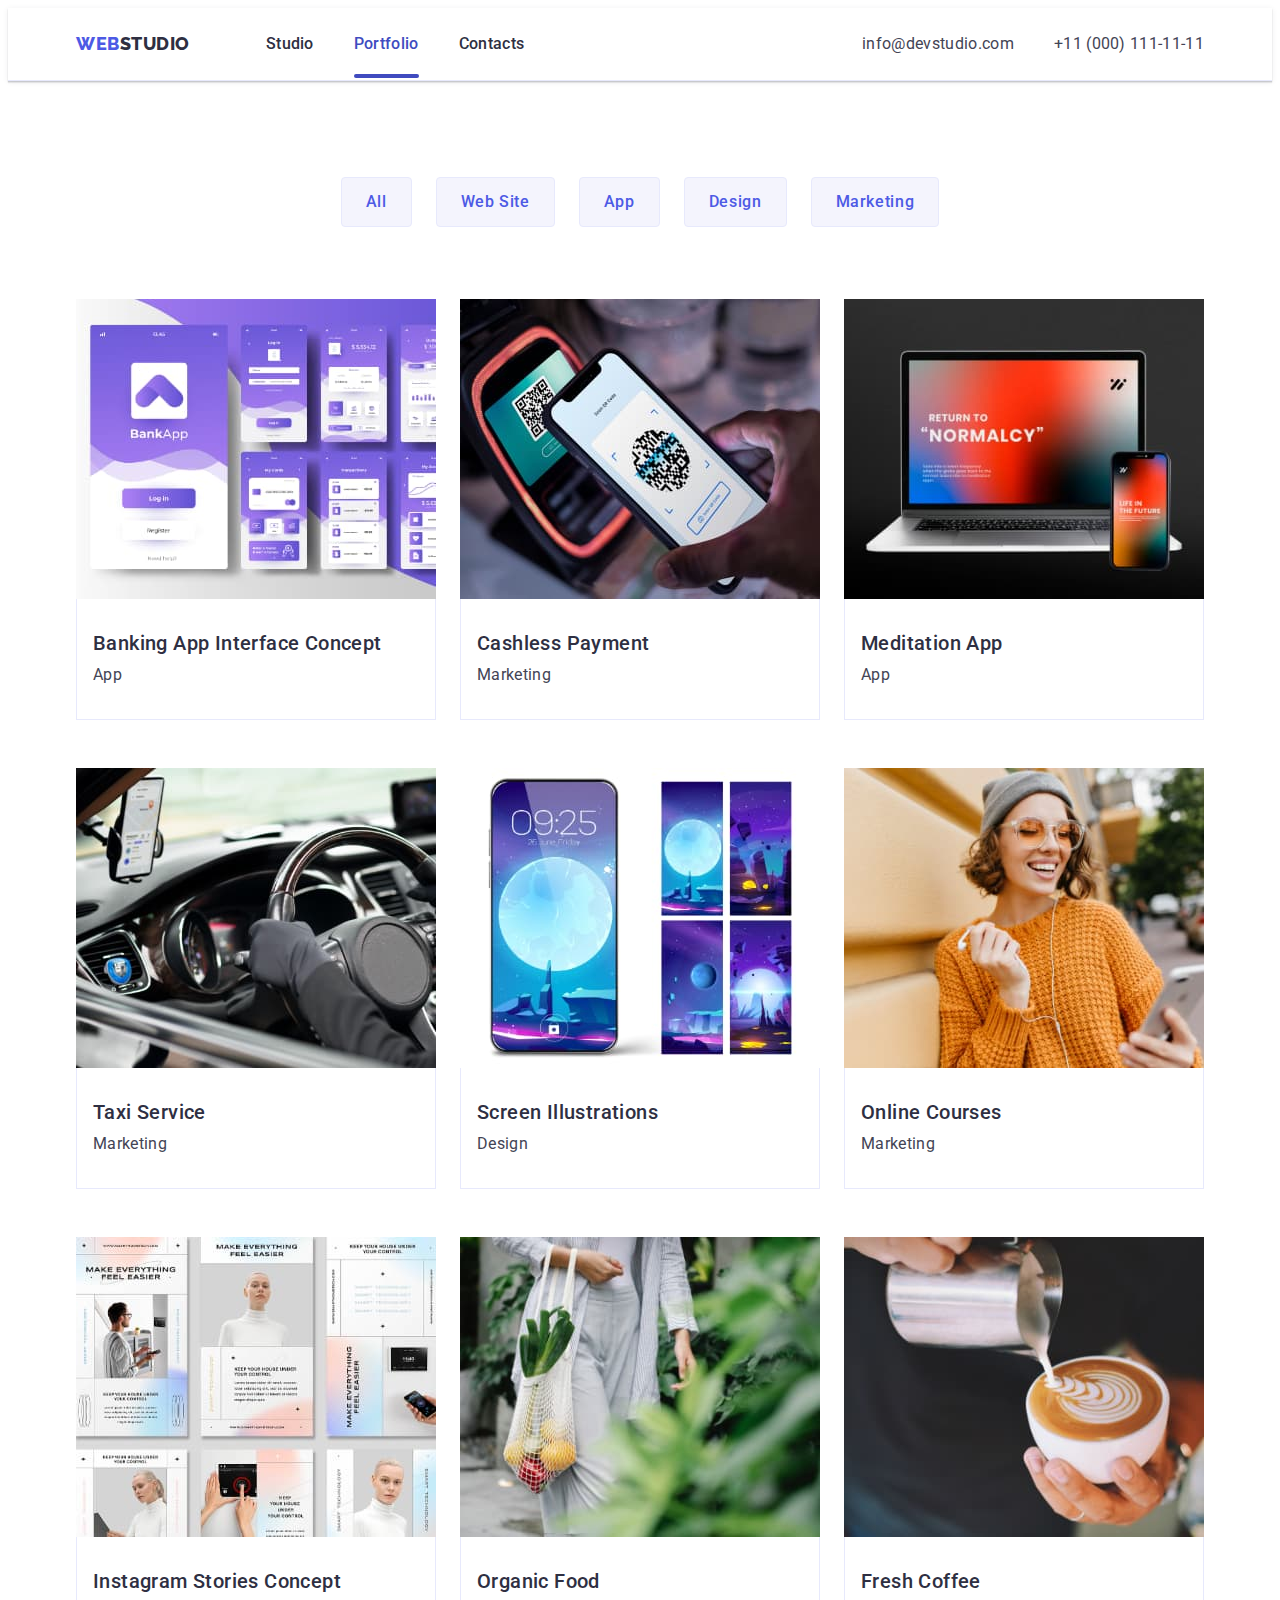
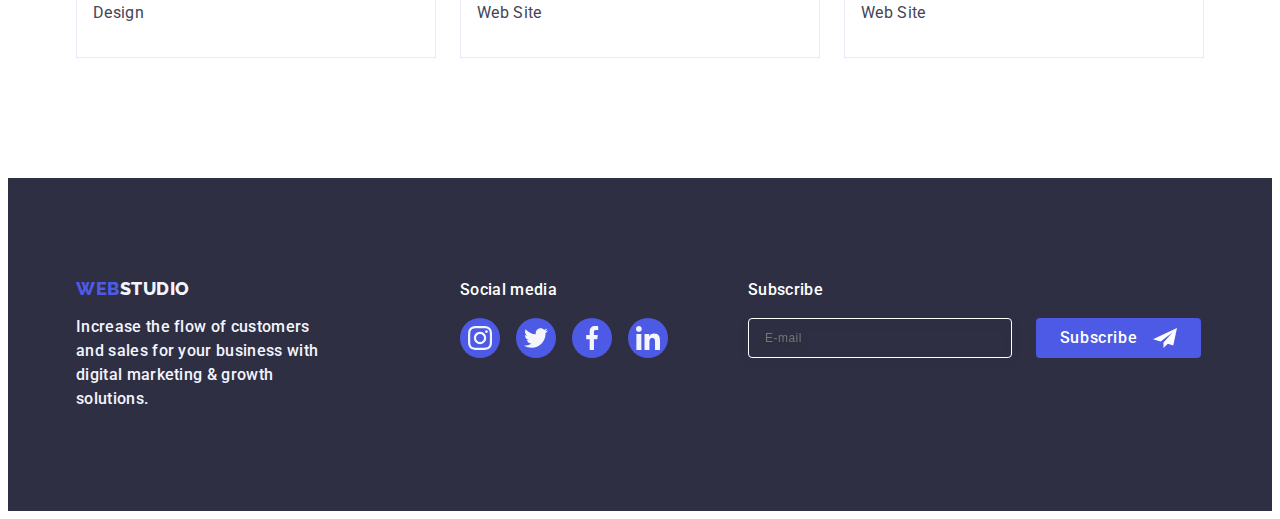
==== portfolio.html @ 33164229 "goit-markup-hw-07-commit-1" ====
<!DOCTYPE html>
<html lang="en">
  <head>
    <meta charset="UTF-8" />
    <meta http-equiv="X-UA-Compatible" content="IE=edge" />
    <meta name="viewport" content="width=device-width, initial-scale=1.0" />

    <link rel="preconnect" href="https://fonts.googleapis.com" />
    <link rel="preconnect" href="https://fonts.gstatic.com" crossorigin />
    <link
      href="https://fonts.googleapis.com/css2?family=Raleway:wght@800&family=Roboto:wght@400;500;700;900&display=swap"
      rel="stylesheet"
    />
    <link
      rel="stylesheet"
      href="https://cdnjs.cloudflare.com/ajax/libs/modern-normalize/2.0.0/modern-normalize.min.css"
      integrity="sha512-4xo8blKMVCiXpTaLzQSLSw3KFOVPWhm/TRtuPVc4WG6kUgjH6J03IBuG7JZPkcWMxJ5huwaBpOpnwYElP/m6wg=="
      crossorigin="anonymous"
      referrerpolicy="no-referrer"
    />

    <link rel="stylesheet" href="./css/styles.css" />

    <title>Portfolio</title>
  </head>
  <body>
    <!-- Header portfolio -->
    <header class="header">
      <div class="container header-container">
        <!-- Menu nav -->
        <nav class="header-navigation">
          <!-- Header Logo -->
          <a href="./index.html" class="logo-webstudio link"
            >Web<span class="studio">Studio</span></a
          >

          <!-- header link -->
          <ul class="header-link list link">
            <li>
              <a class="header-list-menu link-cursor link" href="./index.html"
                >Studio</a
              >
            </li>
            <li>
              <a
                class="header-list-menu line link-cursor link"
                href="./portfolio.html"
                >Portfolio</a
              >
            </li>
            <li>
              <a class="header-list-menu link-cursor link" href="">Contacts</a>
            </li>
          </ul>
        </nav>
        <!-- header address link -->
        <address class="address-link list header-address">
          <ul class="address-link list">
            <li>
              <a
                class="address-link link-cursor list link"
                href="mailto:info@devstudio.com"
                >info@devstudio.com</a
              >
            </li>
            <li>
              <a
                class="address-link link-cursor list link"
                href="tel:+110001111111"
                >+11 (000) 111-11-11</a
              >
            </li>
          </ul>
        </address>
      </div>
    </header>

    <!-- Main portfolio -->
    <main>
      <!-- Hero section -->
      <section class="portfolio-section">
        <div class="container">
          <h1 class="portfolio-hero-title">Examples of our prodacts</h1>
          <ul class="list button-portfolio-container">
            <li>
              <button class="button-cursor button-font-family" type="button">
                All
              </button>
            </li>
            <li>
              <button class="button-font-family button-cursor" type="button">
                Web Site
              </button>
            </li>
            <li>
              <button class="button-font-family button-cursor" type="button">
                App
              </button>
            </li>
            <li>
              <button class="button-font-family button-cursor" type="button">
                Design
              </button>
            </li>
            <li>
              <button class="button-font-family button-cursor" type="button">
                Marketing
              </button>
            </li>
          </ul>

          <!-- Photo products -->

          <ul class="list portfolio-link-container">
            <li class="images-link-container">
              <a class="link images-link-app" href="">
                <div class="images-app">
                  <img
                    src="./images/img-portfolio-1.jpg"
                    alt="Menu examples"
                    width="360"
                  />
                  <p class="apps-describe">
                    14 Stylish and User-Friendly App Design Concepts · Task
                    Manager App · Calorie Tracker App · Exotic Fruit Ecommerce
                    App · Cloud Storage App
                  </p>
                </div>
                <div class="portfolio-apps-block">
                  <h2 class="portfolio-product-title">
                    Banking App Interface Concept
                  </h2>
                  <p class="portfolio-product-description">App</p>
                </div>
              </a>
            </li>
            <li class="images-link-container">
              <a class="link images-link-app" href="">
                <div class="images-app">
                  <img
                    src="./images/img-portfolio-2.jpg"
                    alt="QR-code scanning
            process"
                    width="360"
                  />
                  <p class="apps-describe">
                    14 Stylish and User-Friendly App Design Concepts · Task
                    Manager App · Calorie Tracker App · Exotic Fruit Ecommerce
                    App · Cloud Storage App
                  </p>
                </div>
                <div class="portfolio-apps-block">
                  <h2 class="portfolio-product-title">Cashless Payment</h2>
                  <p class="portfolio-product-description">Marketing</p>
                </div>
              </a>
            </li>
            <li class="images-link-container">
              <a class="link images-link-app" href="">
                <div class="images-app">
                  <img
                    src="./images/img-portfolio-3.jpg"
                    alt="Vision of page on phone
            and laptop"
                    width="360"
                  />
                  <p class="apps-describe">
                    14 Stylish and User-Friendly App Design Concepts · Task
                    Manager App · Calorie Tracker App · Exotic Fruit Ecommerce
                    App · Cloud Storage App
                  </p>
                </div>
                <div class="portfolio-apps-block">
                  <h2 class="portfolio-product-title">Meditation App</h2>
                  <p class="portfolio-product-description">App</p>
                </div></a
              >
            </li>
            <li class="images-link-container">
              <a class="link images-link-app" href="">
                <div class="images-app">
                  <img
                    src="./images/img-portfolio-4.jpg"
                    alt="Using app in the car"
                    width="360"
                  />
                  <p class="apps-describe">
                    14 Stylish and User-Friendly App Design Concepts · Task
                    Manager App · Calorie Tracker App · Exotic Fruit Ecommerce
                    App · Cloud Storage App
                  </p>
                </div>
                <div class="portfolio-apps-block">
                  <h2 class="portfolio-product-title">Taxi Service</h2>
                  <p class="portfolio-product-description">Marketing</p>
                </div>
              </a>
            </li>
            <li class="images-link-container">
              <a class="link images-link-app" href="">
                <div class="images-app">
                  <img
                    src="./images/img-portfolio-5.jpg"
                    alt="Themes styles"
                    width="360"
                  />
                  <p class="apps-describe">
                    14 Stylish and User-Friendly App Design Concepts · Task
                    Manager App · Calorie Tracker App · Exotic Fruit Ecommerce
                    App · Cloud Storage App
                  </p>
                </div>
                <div class="portfolio-apps-block">
                  <h2 class="portfolio-product-title">Screen Illustrations</h2>

                  <p class="portfolio-product-description">Design</p>
                </div></a
              >
            </li>
            <li class="images-link-container">
              <a class="link images-link-app" href="">
                <div class="images-app">
                  <img
                    src="./images/img-portfolio-6.jpg"
                    alt="Girl`s using an app"
                    width="360"
                  />
                  <p class="apps-describe">
                    14 Stylish and User-Friendly App Design Concepts · Task
                    Manager App · Calorie Tracker App · Exotic Fruit Ecommerce
                    App · Cloud Storage App
                  </p>
                </div>
                <div class="portfolio-apps-block">
                  <h2 class="portfolio-product-title">Online Courses</h2>
                  <p class="portfolio-product-description">Marketing</p>
                </div></a
              >
            </li>
            <li class="images-link-container">
              <a class="link images-link-app" href="">
                <div class="images-app">
                  <img
                    src="./images/img-portfolio-7.jpg"
                    alt="Pages of possibilities"
                    width="360"
                  />
                  <p class="apps-describe">
                    14 Stylish and User-Friendly App Design Concepts · Task
                    Manager App · Calorie Tracker App · Exotic Fruit Ecommerce
                    App · Cloud Storage App
                  </p>
                </div>
                <div class="portfolio-apps-block">
                  <h2 class="portfolio-product-title">
                    Instagram Stories Concept
                  </h2>
                  <p class="portfolio-product-description">Design</p>
                </div>
              </a>
            </li>
            <li class="images-link-container">
              <a class="link images-link-app" href="">
                <div class="images-app">
                  <img
                    src="./images/img-portfolio-8.jpg"
                    alt="The woman's carries
            vegetables"
                    width="360"
                  />
                  <p class="apps-describe">
                    14 Stylish and User-Friendly App Design Concepts · Task
                    Manager App · Calorie Tracker App · Exotic Fruit Ecommerce
                    App · Cloud Storage App
                  </p>
                </div>
                <div class="portfolio-apps-block">
                  <h2 class="portfolio-product-title">Organic Food</h2>
                  <p class="portfolio-product-description">Web Site</p>
                </div>
              </a>
            </li>

            <li class="images-link-container">
              <a class="link images-link-app" href="">
                <div class="images-app">
                  <img
                    src="./images/img-portfolio-9.jpg"
                    alt="Making a coffee"
                    width="360"
                  />
                  <p class="apps-describe">
                    14 Stylish and User-Friendly App Design Concepts · Task
                    Manager App · Calorie Tracker App · Exotic Fruit Ecommerce
                    App · Cloud Storage App
                  </p>
                </div>
                <div class="portfolio-apps-block">
                  <h2 class="portfolio-product-title">Fresh Coffee</h2>
                  <p class="portfolio-product-description">Web Site</p>
                </div>
              </a>
            </li>
          </ul>
        </div>
      </section>
    </main>

    <!-- Footer portfolio -->
    <footer class="footer">
      <div class="container footer-container">
        <div class="logo-footer-section">
          <!-- Footer Logo -->

          <a href="./index.html" class="logo-webstudio-footer link link-cursor"
            >Web<span class="studio-footer">Studio</span></a
          >

          <p class="footer-text">
            Increase the flow of customers and sales for your business with
            digital marketing & growth solutions.
          </p>
        </div>
        <div class="social-media-container">
          <p class="social-media-text">Social media</p>
          <ul class="list social-media-list">
            <li class="social-media-box">
              <a class="social-list-item" href="#">
                <svg width="24" height="24" class="social-logo">
                  <use href="./images/icons.svg#icon-instagram-1"></use>
                </svg>
              </a>
            </li>
            <li class="social-media-box">
              <a class="social-list-item" href="#">
                <svg width="24" height="24" class="social-logo">
                  <use href="./images/icons.svg#icon-twitter-1"></use>
                </svg>
              </a>
            </li>
            <li class="social-media-box">
              <a class="social-list-item" href="#">
                <svg width="24" height="24" class="social-logo">
                  <use href="./images/icons.svg#icon-facebook-1"></use>
                </svg>
              </a>
            </li>
            <li class="social-media-box">
              <a class="social-list-item" href="#">
                <svg width="24" height="24" class="social-logo">
                  <use href="./images/icons.svg#icon-linkedin-1"></use>
                </svg>
              </a>
            </li>
          </ul>
        </div>

        <div class="form-container-footer">
          <p class="form-text-footer">Subscribe</p>

          <form action="#" class="form-footer">
            <label for="user-email" class="form-label-footer">
              <input
                type="email"
                name="user-email"
                id="user-email"
                placeholder="E-mail"
                class="input-email-footer"
              />
            </label>

            <button type="submit" class="button-form-send">
              Subscribe
              <svg width="24" height="24" class="telegram-logo">
                <use href="./images/icons.svg#icon-telegram"></use>
              </svg>
            </button>
          </form>
        </div>
      </div>
    </footer>
  </body>
</html>
---- css/styles.css ----
body{
    font-family: "Roboto", sans-serif;
    color: var(--slate-color);
    background-color: var(--white-color);
    
}

* {
    box-sizing: border-box;

}

h1, h2, h3, h4, h5, h6, p {
    margin: 0;}

ul, ol {
    margin: 0;
padding: 0;}

img {display: block;}

.container {
    width: 1158px;
    padding-left: 15px;
    padding-right: 15px;
    margin: 0 auto;
}


:root {
--iris-color: #4D5AE5;
--navy-blue-color: #2E2F42;
--white-color: #ffffff;
--slate-color: #434455;
--cloud-color: #F4F4FD;
--ocean-color: #404BBF;

--cornflower-color: #e7e9fc;

--green-color: #31D0AA;

--light-slate-color:  #8E8F99;
--dairy-color: #FCFCFC;
}

/* HEADER */
.header {
    padding-top: 24px;
    padding-bottom: 24px;
    border-bottom: 1px solid var(--cornflower-color);


    box-shadow: 0px 2px 1px rgba(46, 47, 66, 0.08), 0px 1px 1px rgba(46, 47, 66, 0.16), 0px 1px 6px rgba(46, 47, 66, 0.08);
}

.header-container { display: flex;
    flex-direction: row;
    justify-content: flex-start;
    align-items: center;
    align-content: flex-start;
}
.header-navigation { display: flex;
    flex-direction: row;
    justify-content: flex-start;
    align-items: center;
    align-content: flex-start;
}

/* ---------LINK----------- */
.link {text-decoration: none;}


/* ---------LIST---------- */
.list {list-style: none;}

/* header logo */
.logo-webstudio {
font-family: "Raleway", sans-serif;
font-weight: 800;
font-size: 18px;
line-height: 1.17;
letter-spacing: 0.03em;
text-transform: uppercase;
color: var(--iris-color);

margin-right: 76px;

position: relative;
}
.logo-webstudio:hover {color: var(--iris-color);} 
.logo-webstudio:focus {color: var(--iris-color);} 

.studio {color: var(--navy-blue-color);}
.studio:hover {color: var(--iris-color);}
.studio:focus {color: var(--iris-color);}



/* header link, list */
.header-link {
    font-weight: 500;
    font-size: 16px;
    line-height: 1.5;
    letter-spacing: 0.02em;
    color: var(--navy-blue-color);

    display: flex;
    flex-direction: row;
    justify-content: flex-start;
    align-items: center;
    align-content: flex-start;
    gap: 40px;

    position: relative;
    
}

.line {position: relative;
color: var(--ocean-color);
}
.header-list-menu.line {
    color: var(--ocean-color);
}

.line::after {
    content: "";
    position: absolute;
    left: 0;
    bottom: -1px;
    height: 4px;
    background: var(--ocean-color);
    border-radius: 2px;
    transition: color 250ms cubic-bezier(0.4, 0, 0.2, 1);

    display: block;
    width: 100%;

bottom: 0;
background: var(--ocean-color);
}

/* .line:hover::after, .line:focus::after  {
    visibility: visible;
} */
/* Коли буде додана сторінка CONTACTS потрібно буде додати до неї клас line у посилання */

.header-list-menu {
    padding: 24px 0;
    color: var(--navy-blue-color);
        transition: color 250ms cubic-bezier(0.4, 0, 0.2, 1);
}
.header-list-menu:hover {color: var(--ocean-color);}
.header-list-menu:focus {color: var(--ocean-color);}


.header-list-menu::after {
    content: "";
    position: absolute;
    left: 0;
    bottom: -1px;
    height: 4px;
    background: var(--ocean-color);
    border-radius: 2px;
    transition: color 250ms cubic-bezier(0.4, 0, 0.2, 1);
}



/* header address link */
    .address-link {
        font-style: normal;
        font-weight: 400;
        font-size: 16px;
        line-height: 1.5;
        color: var(--slate-color);
        letter-spacing: 0.02em;
    margin-left: auto;

    display: flex;
  
    gap: 40px;

    transition: color 250ms cubic-bezier(0.4, 0, 0.2, 1);
    }
        .address-link:hover {color: var(--ocean-color);}
        .address-link:focus {color: var(--ocean-color);}



        /* MAIN CONTENT */


        /* ----HERO - Section 1--------*/
.hero-studio {background-color: var(--navy-blue-color);

background-image: linear-gradient(rgba(46, 47, 66, 0.7), rgba(46, 47, 66, 0.7)), url(../images/people-office.jpg);
background-position: center;
background-repeat: no-repeat;
background-size: cover;
background-clip: padding-box;

max-width: 1440px;
margin: auto;
background-origin: border-box;

    padding-top: 188px;
    padding-bottom: 188px;
}

.hero-title { font-weight: 700;
    font-size: 56px;
    line-height: 1.07;
        text-align: center;
    letter-spacing: 0.02em; 
    color: var(--white-color);
margin-bottom: 48px;

}
.hero-title-container {
    max-width: 496px;
    

    display: flex;
    flex-direction: row;
    align-items: center;
    justify-content: center;

    margin: 0 auto;
    margin-bottom: 48px;

    }

    .hero-button {
font-family: inherit;
font-weight: 500;
font-size: 16px;
line-height: 1.5;
color: var(--white-color);
background: var(--iris-color);
cursor: pointer;
letter-spacing: 0.04em;

border-radius: 4px;

display: block;
border: none;
min-width: 169px;
height: 56px;

margin: 0 auto;

transition: background-color 250ms cubic-bezier(0.4, 0, 0.2, 1);}
    .hero-button:hover {background-color: var(--ocean-color);}
    .hero-button:focus {background-color: var(--ocean-color);}

    /* Featurs - Section 2 */
    .featurs-section {
        padding-top: 120px;
        padding-bottom: 120px;

    }
.featurs-container {
    display: flex;
    justify-content: flex-start;
    flex-direction: row;
    flex-wrap: wrap;
    gap: 24px
}

.featurs-title-visually-hidden {
    position: absolute;
    white-space: nowrap;
    width: 1px;
    height: 1px;
    overflow: hidden;
    border: 0;
    padding: 0;
    clip: rect(0 0 0 0);
    clip-path: inset(50%);
    margin: -1px;
}

.featurs-list {
    display: flex;
    gap: 24px;
    }

.featurs-block {
    width: calc((100%-72px)/4);
}

.featurs-image { display: flex;
    flex-direction: row;
justify-content: center;
align-items: center;
    background-color: var(--cloud-color);
    border-radius: 4px;
        width: 264px;
height: 112px;
margin-bottom: 8px;
}

/* .featurs-icon {width: 64;
height: 64;
} */


.featurs-names {  font-weight: 500;
    font-size: 20px;
    line-height: 1.2;
    letter-spacing: 0.02em;
    color: var(--navy-blue-color);
margin-bottom: 8px;
}

.featurs-text {
    font-size: 16px;
line-height: 1.5;
letter-spacing: 0.02em;
color: var(--slate-color);}


/* Work - What are we doing - Section 3 */
.work-section {
    padding-bottom: 120px;
}
.work-container {
    display: flex;
    flex-direction: column;
    
}

.work-title {font-weight: 700;
    font-size: 36px;
    line-height: 1.11;
    text-align: center;
    letter-spacing: 0.02em;
    text-transform: capitalize;
    color: var(--navy-blue-color);
    margin-bottom: 72px;}

    .work-list-container {
        display: flex;
        gap: 24px;
    }
    .work-block {width: calc((100%-48px)/3);}

/* About us - Section 4 */
.about-us-section {
    background: var(--cloud-color);
    padding: 120px 0;
}

.about-title {font-weight: 700;
    font-size: 36px;
    line-height: 1.11;
    text-align: center;
    letter-spacing: 0.02em;
    text-transform: capitalize;
    color: var(--navy-blue-color);

    display: flex;
    justify-content: center;
    margin-bottom: 72px;
}
    
.about-us-list {
    display: flex;
    gap: 24px;
}

.workers-block {padding: 32px 16px}

    .name-of-workers {font-weight: 500;
        font-size: 20px;
        line-height: 1.2;
        text-align: center;
        letter-spacing: 0.02em;
        color: var(--navy-blue-color);

        margin-bottom: 8px;
        }
    .work-position {font-size: 16px;
        line-height: 1.5;
        text-align: center;
        letter-spacing: 0.02em;
        color: var(--slate-color);
        }

    .team-figuration {
width: calc((100%-72px)/4);
border-radius: 0px 0px 4px 4px;
        background-color: var(--white-color);

        box-shadow: 0px 1px 6px rgba(46, 47, 66, 0.08), 0px 1px 1px rgba(46, 47, 66, 0.16), 0px 2px 1px rgba(46, 47, 66, 0.08);
border-radius: 0px 0px 4px 4px;
    }

    .social-media-list-workers {
        display: flex;
        justify-content: center;
        flex-direction: row;
        
        
        gap: 24px;
        margin-top: 8px;
        }
        
        .background-social-media-workers {
            border-radius: 50%;
            width: 40px;
            height: 40px;
        } 


    
        .social-list-worker-item {
        
        display: flex;
        justify-content: center;
        align-items: center;
      
    width: 100%;
    height: 100%;
    background-color: var(--iris-color);
    border-radius: 50%;

    transition: background-color 250ms cubic-bezier(0.4, 0, 0.2, 1);
}
.social-list-worker-item:hover {background-color: var(--ocean-color);}
.social-list-worker-item:focus {background-color: var(--ocean-color);}
    
.worker-link-icon {fill: var(--cloud-color);} 
    /* Даний колір іконки автоматично був визначений макетом і при 
    трансформації через iconmoon так і залишився вже в файлі svg,
    тому не довелось його "зносити" при генеруванні в svg файл.
    Але записую його ще раз тут задля виконання вимоги системи. */


  /* Customers - Section 5 */
.customers-section {
    padding: 120px 0;
    }

.customers-title {
    font-weight: 700;
    font-size: 36px;
    line-height: 1.11;
    
    text-align: center;
    letter-spacing: 0.02em;
    text-transform: capitalize;
color: var(--navy-blue-color);
margin-bottom: 72px
}

.customers-list {
    display: flex;
    flex-direction: row;
    align-items: center;
    justify-content: center;
    gap: 24px;
    padding: 0;
}

.customers-item {

    width: calc((100% - 120px)/6);
    height: 88px;
    box-sizing: border-box;
    left: 0%;
right: 0%;
top: 0%;
bottom: 0%;


}

.customers-link {
    display: flex;
    justify-content: center;
    align-items: center;
  
    width: 100%;
    height: 100%;

    border: 1px solid var(--light-slate-color);
border-radius: 4px;

color: var(--light-slate-color);
transition:  border-color 250ms cubic-bezier(0.4, 0, 0.2, 1), color 250ms cubic-bezier(0.4, 0, 0.2, 1);
}

.customers-logo {
margin: 16px 32px;
fill: currentColor;
}

.customers-link:hover, 
.customers-link:focus 
{border: 1px solid var(--ocean-color);
    color: var(--ocean-color);}


/* .customers-link:hover .customers-logo,
.customers-link:focus .customers-logo
 {color: var(--ocean-color);} */




/* ------------------------Footer------------------------------------ */
.footer {background: var(--navy-blue-color);
    padding-top: 100px;
    padding-bottom: 100px;
}

.footer-container {display: flex;
    align-items: baseline;
   }

.logo-footer-section {gap: 120px;}


.logo-webstudio-footer {
    font-family: "Raleway", sans-serif;
font-weight: 800;
font-size: 18px;
line-height: 1.17;
letter-spacing: 0.03em;
text-transform: uppercase;
color: var(--iris-color);

display: inline-block;
margin-bottom: 16px;
}

.studio-footer {color: var(--cloud-color);
}
.footer-text {
    color: var(--cloud-color);

    font-style: normal;
font-weight: 500;
font-size: 16px;
line-height: 1.5;
letter-spacing: 0.02em;
max-width: 264px;
}

.studio-footer {color: var(--cloud-color);
}
.studio-footer:hover {color: var(--iris-color);}
.studio-footer:focus {color: var(--iris-color);}


/* social media */
.social-media-container {
    margin-left: 120px;
    width: 208px;
    height: 80px;
    
}


.social-media-text {font-family: 'Roboto';
    font-style: normal;
    font-weight: 500;
    font-size: 16px;
    line-height: 1.5;
    letter-spacing: 0.02em; 
color: var(--white-color);

margin-bottom: 16px;
}

.social-media-list {
    display: flex;
    flex-direction: row;
    align-items: flex-start;
    padding: 0;
    gap: 16px;
    }

.social-media-box {
    width: 40px;
    height: 40px;

} 
.social-list-item { display: flex;
    justify-content: center;
    align-items: center;

    width: 100%;
    height: 100%;

background-color: var(--iris-color);
border-radius: 50%;
transition: background-color 250ms cubic-bezier(0.4, 0, 0.2, 1);
}

.social-list-item:hover {background-color: var(--green-color);}
.social-list-item:focus 
{background-color: var(--green-color);}

.social-logo {fill: var(--cloud-color);
}


/* FORM - section */
.form-container-footer {    display: block;
    position: relative;
    width: 453px;
    height: 80px;
    margin-left: 80px;}

.form-text-footer {    margin-bottom: 16px;
        font-weight: 500;
font-size: 16px;
line-height: 1.5;
letter-spacing: 0.02em;
color: var(--white-color);}

.form-footer {display: flex;
gap: 24px;}

.form-label-footer {
}

.input-email-footer {
    width: 264px;
    height: 40px;
    border: 1px solid var(--white-color);

background-color: transparent;
font-size: 12px;
line-height: 1.5;
letter-spacing: 0.04em;
padding-left: 16px;
border-radius: 4px;
filter: drop-shadow(0px 4px 4px rgba(0, 0, 0, 0.15));
color: var(--white-color);}

.input-email::placeholder {
color: var(--white-color);
}

.button-form-send {
    min-width: 165px;
    height: 40px;

    display: flex;
    justify-content: center;
    align-items: center;


font-family: "Roboto", sans-serif;
font-weight: 500;
font-size: 16px;
line-height: 1.5;
color: var(--white-color);
letter-spacing: 0.04em;

cursor: pointer;
background-color: var(--iris-color);
border: none;
border-radius: 4px;
}

.telegram-logo {margin-left: 16px;}



    /* ----------- Portfolio Main -------------- */
.portfolio-section {
    padding-bottom: 120px;
    padding-top: 96px;
}
.portfolio-hero-title {
    position: absolute;
    white-space: nowrap;
    width: 1px;
    height: 1px;
    overflow: hidden;
    border: 0;
    padding: 0;
    clip: rect(0 0 0 0);
    clip-path: inset(50%);
    margin: -1px;
}


/* buttons of portfolio */
.button-font-family {
    font-family: inherit;
    font-weight: 500;
    font-size: 16px;
    line-height: 1.5;
    display: flex;
    align-items: center;
    text-align: center;
    letter-spacing: 0.04em;
    color: var(--iris-color);
    background-color: var(--cloud-color);

padding: 12px 24px;
border: 1px solid var(--cornflower-color);
border-radius: 4px;

transition: color 250ms cubic-bezier(0.4, 0, 0.2, 1), background-color 250ms cubic-bezier(0.4, 0, 0.2, 1), border-color 250ms cubic-bezier(0.4, 0, 0.2, 1), box-shadow 250ms cubic-bezier(0.4, 0, 0.2, 1);
}
.button-portfolio-container {
    display: flex;
    justify-content: center;
    align-items: start;
    align-content: center;
    flex-direction: row;
    gap: 24px;

    margin-bottom: 72px;
}

.button-font-family:hover {color: var(--white-color);
background-color: var(--ocean-color);
border: 1px solid transparent;

box-shadow: 0px 3px 1px rgba(0, 0, 0, 0.1), 0px 2px 1px rgba(0, 0, 0, 0.08), 0px 2px 2px rgba(0, 0, 0, 0.12);
border-radius: 4px;
} 
.button-font-family:focus {color: var(--white-color);
background-color: var(--ocean-color);
border: 1px solid transparent;

box-shadow: 0px 3px 1px rgba(0, 0, 0, 0.1), 0px 2px 1px rgba(0, 0, 0, 0.08), 0px 2px 2px rgba(0, 0, 0, 0.12);
border-radius: 4px;
} 

.button-cursor, .link-cursor{
    cursor: pointer;}

    
   /* Photo products */

.portfolio-link-container { 
    display: flex;
    flex-wrap: wrap;
    column-gap: 24px;
    row-gap: 48px;
}
.images-link-container {
    width: calc((100% - 48px)/3);
    }

.images-link-app:hover .apps-describe {transform: translateY(0%);
    animation-duration: 2000ms;}

.images-link-app:focus .apps-describe {transform: translateY(0%);
        animation-duration: 2000ms;}
    

.images-link-app {
    display: block;
    transition: box-shadow 250ms cubic-bezier(0.4, 0, 0.2, 1);
}
.images-link-app:hover {
box-shadow: 0px 1px 6px rgba(46, 47, 66, 0.08), 0px 1px 1px rgba(46, 47, 66, 0.16), 0px 2px 1px rgba(46, 47, 66, 0.08);
}
.images-link-app:focus {
box-shadow: 0px 1px 6px rgba(46, 47, 66, 0.08), 0px 1px 1px rgba(46, 47, 66, 0.16), 0px 2px 1px rgba(46, 47, 66, 0.08);
}


.images-app {
    position: relative;
    overflow: hidden;
}

.apps-describe {
    position: absolute;
top: 0;
    color: var(--cloud-color);
    background-color: var(--iris-color);

font-style: normal;
font-weight: 400;
font-size: 16px;
line-height: 1.5;
letter-spacing: 0.02em;

height: 100%;

padding: 40px 32px;

transform: translateY(100%);
transition: transform 250ms cubic-bezier(0.4, 0, 0.2, 1);

}

    .portfolio-apps-block {
        padding: 32px 16px;
        border: 1px solid var(--cornflower-color);
        border-top: none;
    }

.portfolio-product-title {
    font-weight: 500;
    font-size: 20px;
    line-height: 1.2;
    letter-spacing: 0.02em;
        color: var(--navy-blue-color);
        margin-bottom: 8px;
}


.portfolio-product-description {
    font-size: 16px;
line-height: 1.5;
letter-spacing: 0.02em;
color: var(--slate-color);
}


/* Backdrop - modal-window */

.backdrop {
    width: 100%;
    height: 100%;
    position: fixed;
    top: 0;
    left: 0;
    background: rgba(46, 47, 66, 0.4);
transition: opacity 250ms cubic-bezier(0.4, 0, 0.2, 1), visibility 250ms cubic-bezier(0.4, 0, 0.2, 1);   
}

.is-hidden {
    visibility: hidden;
    opacity: 0;
    pointer-events: none;
}
.modal {
position: absolute;
width: 408px;
min-height: 584px;
left: 50%;
top: 50%;
transform: translate(-50%, -50%) scale(1);
transition: transform 250ms linear;

background: var(--dairy-color);
box-shadow: 0px 1px 1px rgba(0, 0, 0, 0.14), 0px 1px 3px rgba(0, 0, 0, 0.12), 0px 2px 1px rgba(0, 0, 0, 0.2);
border-radius: 4px;

padding-top: 72px;
padding-right: 24px;
padding-bottom: 24px;
padding-left: 24px;

transition: transform 250ms cubic-bezier(0.4, 0, 0.2, 1);
}

.backdrop.is-hidden .modal {transform: translate(-50%, -50%) scaleY(0);    
}

.modal-close {
    position: absolute;
    width: 24px;
height: 24px;
right: 24px;
top: 24px;
border-radius: 50%;

display: flex;
justify-content: center;
align-items: center;

margin-left: auto;
padding: 0;

background-color: var(--cornflower-color);
border: 1px solid rgba(0, 0, 0, 0.1);

cursor: pointer;

transition: background-color 250ms cubic-bezier(0.4, 0, 0.2, 1), border 250ms cubic-bezier(0.4, 0, 0.2, 1);
}

.modal-close:hover, 
.modal-close:focus {
    background-color: var(--ocean-color);
    border-radius: 50%;
    border: none;
}

.icon-close-button { 
    fill: var(--navy-blue-color);
    transition: fill 250ms cubic-bezier(0.4, 0, 0.2, 1);
}
.modal-close:hover .icon-close-button, 
.modal-close:focus .icon-close-button {
    fill: var(--white-color);}


.modal-text {
           font-weight: 500;
    font-size: 16px;
    line-height: 1.5;

    text-align: center;
    letter-spacing: 0.02em;
    
    color: var(--navy-blue-color);
    margin-bottom: 16px;
}



.form-modal-box {
    margin-bottom: 8px;
}



.user-dates {
    font-size: 12px;
line-height: 1.17;
letter-spacing: 0.04em;
color: var(--light-slate-color);

display: block;
margin-bottom: 4px;
}

.svg-icon-form {
    position: relative;
}

.input-modal {
    width: 100%;
    height: 40px;
    border: 1px solid rgba(46, 47, 66, 0.4);
border-radius: 4px;
background-color: transparent;
padding-left: 38px;
outline: transparent;

transition: border-color 250ms cubic-bezier(0.4, 0, 0.2, 1);
}

.input-modal:hover, .input-modal:focus {
    border-color: var(--iris-color);}

.modal-form-input-icon {
    position:absolute;
    left: 16px;
    top: 50%;
    transform: translateY(-50%);
    
    transition: fill 250ms cubic-bezier(0.4, 0, 0.2, 1);
}

.input-modal:hover + .modal-form-input-icon {fill: var(--iris-color);}
.input-modal:focus + .modal-form-input-icon {fill: var(--iris-color);}
.modal-form-input-icon:hover, .modal-form-input-icon:focus {fill: var(--iris-color);}

.textarea-modal-container {
    margin-bottom: 16px;
}

.textarea-modal {
    width: 100%;
height: 120px;

font-size: 12px;
line-height: 1.17;
letter-spacing: 0.04em;
color: rgba(46, 47, 66, 0.4);

border: 1px solid rgba(46, 47, 66, 0.2);
border-radius: 4px;
background-color: transparent;

padding: 8px 16px;
resize: none;
outline: transparent;

transition: border-color 250ms cubic-bezier(0.4, 0, 0.2, 1);
}
.textarea-modal::placeholder {
color: rgba(46, 47, 66, 0.4);
}
.textarea-modal:hover {border-color: var(--iris-color);}
.textarea-modal:focus {border-color: var(--iris-color);}




.license-box {
    margin-bottom: 24px;
}


.visually-hidden { 
position: absolute;
width: 1px;
height: 1px;
margin: -1px;
border: 0;
padding: 0;
white-space: nowrap;
clip-path: inset(100%);
clip: rect(0 0 0 0);
overflow: hidden;
}


.license-text {    font-size: 12px;
line-height: 1.17;
letter-spacing: 0.04em;
color: var(--light-slate-color);


}

.license-text span {

    display: inline-flex;
    justify-content: center;
    align-items: center;
    
    width: 16px;
    height: 16px;
    border: 1px solid rgba(46, 47, 66, 0.4);
    border-radius: 2px;
    margin-right: 8px;
    
}

.license-checkbox:checked + .license-text span {
    background-color: var(--ocean-color);
    fill: var(--white-color);
    border: none;

}

.license-span {display: inline-flex;
    align-items: center;
justify-content: center;
fill: transparent;

    width: 16px;
    height: 16px;
    border: 1px solid rgba(46, 47, 66, 0.4);
    border-radius: 2px;
    transition: background-color 250ms cubic-bezier(0.4, 0, 0.2, 1), border 250ms cubic-bezier(0.4, 0, 0.2, 1), fill 250ms cubic-bezier(0.4, 0, 0.2, 1);
}


.privacy-policy-link {
    margin-left: 2px;
    font-weight: 400;
font-size: 12px;
line-height: 1.17;
letter-spacing: 0.04em;
color: var(--iris-color);
}


.button-form-modal { display: block;

margin-left: 96px;

    min-width: 169px;
    height: 56px;
    
    background: var(--iris-color);
    box-shadow: 0px 4px 4px rgba(0, 0, 0, 0.15);
    border-radius: 4px;
    border: none;
    

font-family: "Roboto", sans-serif;
font-weight: 500;
font-size: 16px;
line-height: 1.5;
letter-spacing: 0.04em;
color: var(--white-color);
cursor: pointer;

transition: background-color 250ms cubic-bezier(0.4, 0, 0.2, 1);
}
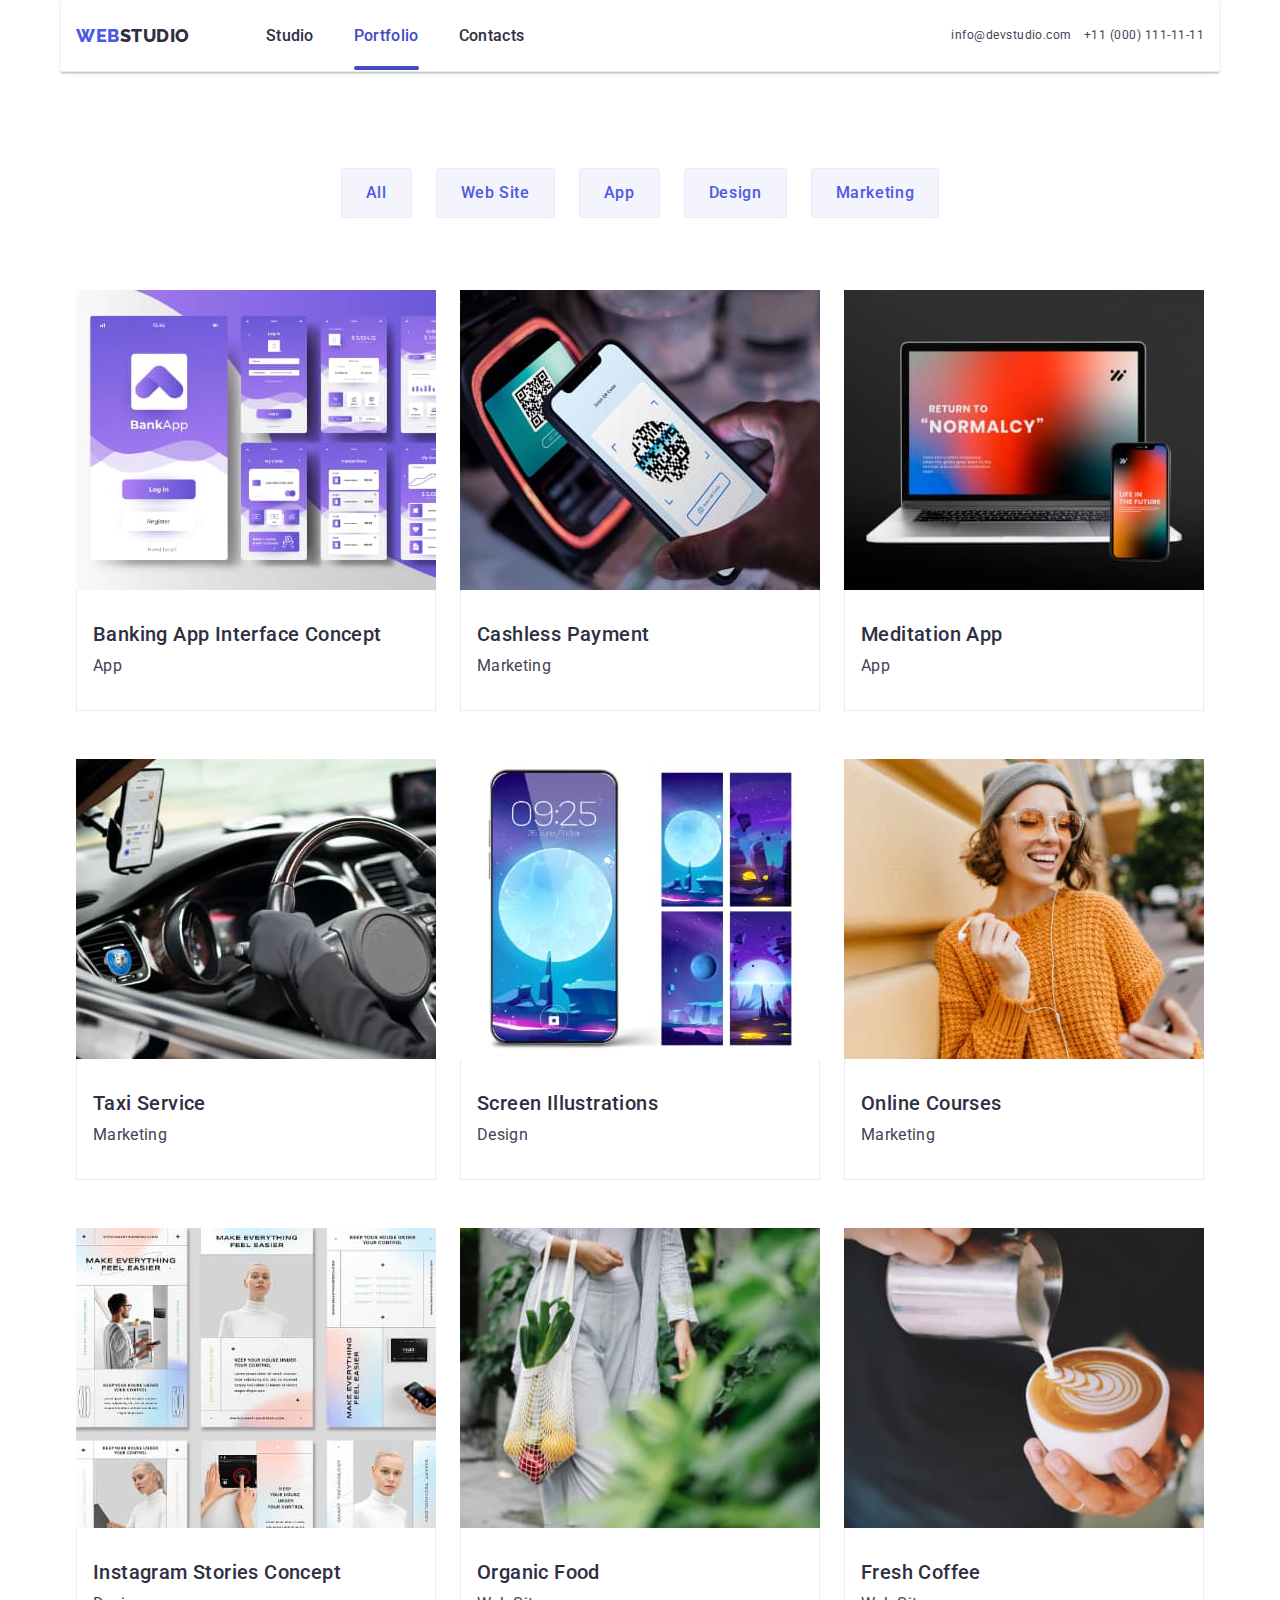
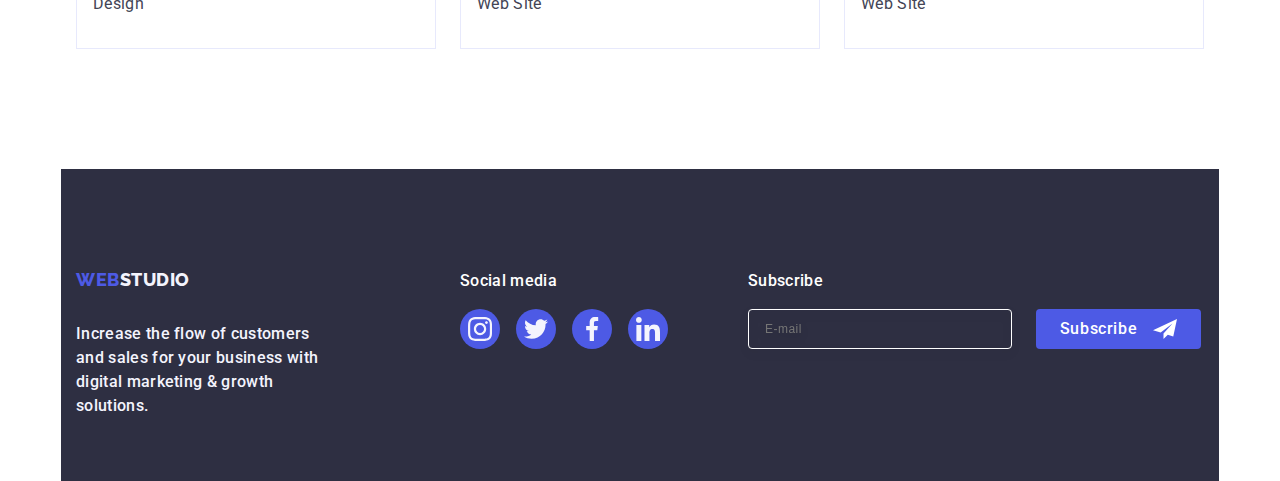
==== commit 6279921f: "goit-markup-hw-07-commit-4" ====
--- a/portfolio.html
+++ b/portfolio.html
@@ -20,11 +20,12 @@
     />
 
     <link rel="stylesheet" href="./css/styles.css" />
+    <link rel="stylesheet" href="./css/media.css" />
 
     <title>Portfolio</title>
   </head>
   <body>
-    <!-- Header portfolio -->
+    <!-- Header portfolio --------------------------------------------------------------->
     <header class="header">
       <div class="container header-container">
         <!-- Menu nav -->
@@ -72,12 +73,18 @@
             </li>
           </ul>
         </address>
+
+        <button type="button" class="js-open-menu button-cursor">
+          <svg class="burger-icon" width="32" height="22">
+            <use href="./images/icons.svg#icon-burger"></use>
+          </svg>
+        </button>
       </div>
     </header>
 
-    <!-- Main portfolio -->
+    <!-- Main portfolio ------------------------------------------------------------>
     <main>
-      <!-- Hero section -->
+      <!-- Hero section -------------------------------------------------------------->
       <section class="portfolio-section">
         <div class="container">
           <h1 class="portfolio-hero-title">Examples of our prodacts</h1>
@@ -109,7 +116,7 @@
             </li>
           </ul>
 
-          <!-- Photo products -->
+          <!-- Photo products ------------------------------------------------>
 
           <ul class="list portfolio-link-container">
             <li class="images-link-container">
@@ -306,7 +313,7 @@
       </section>
     </main>
 
-    <!-- Footer portfolio -->
+    <!-- Footer portfolio --------------------------------------------------------------------->
     <footer class="footer">
       <div class="container footer-container">
         <div class="logo-footer-section">
@@ -379,5 +386,84 @@
         </div>
       </div>
     </footer>
+
+    <!-- backdrop - modal burger -------------------------------------------->
+
+    <div class="backdrop is-open js-menu-container">
+      <div class="modal-burger">
+        <button type="button" class="burger-button-close js-close-menu">
+          <svg class="icon-close-button-burger" width="8" height="8">
+            <use href="./images/icons.svg#icon-close-button"></use>
+          </svg>
+        </button>
+
+        <ul class="list-mobile-burger">
+          <li class="list">
+            <a class="link-cursor link burger-nav-link" href="./index.html"
+              >Studio</a
+            >
+          </li>
+          <li class="list">
+            <a class="link-cursor link burger-nav-link" href="./portfolio.html"
+              >Portfolio</a
+            >
+          </li>
+          <li class="list">
+            <a class="link-cursor link burger-nav-link" href="">Contacts</a>
+          </li>
+        </ul>
+
+        <address class="list address-burger">
+          <ul class="list">
+            <li class="number-burger">
+              <a class="list link number-burger" href="tel:+110001111111"
+                >+11 (000) 111-11-11</a
+              >
+            </li>
+
+            <li class="email-burger">
+              <a class="list link email-burger" href="mailto:info@devstudio.com"
+                >info@devstudio.com</a
+              >
+            </li>
+          </ul>
+        </address>
+
+        <div class="social-media-burger">
+          <ul class="list social-media-list-burger">
+            <li class="social-media-box">
+              <a class="social-list-item" href="#">
+                <svg width="24" height="24" class="social-logo">
+                  <use href="./images/icons.svg#icon-instagram-1"></use>
+                </svg>
+              </a>
+            </li>
+            <li class="social-media-box">
+              <a class="social-list-item" href="#">
+                <svg width="24" height="24" class="social-logo">
+                  <use href="./images/icons.svg#icon-twitter-1"></use>
+                </svg>
+              </a>
+            </li>
+            <li class="social-media-box">
+              <a class="social-list-item" href="#">
+                <svg width="24" height="24" class="social-logo">
+                  <use href="./images/icons.svg#icon-facebook-1"></use>
+                </svg>
+              </a>
+            </li>
+            <li class="social-media-box">
+              <a class="social-list-item" href="#">
+                <svg width="24" height="24" class="social-logo">
+                  <use href="./images/icons.svg#icon-linkedin-1"></use>
+                </svg>
+              </a>
+            </li>
+          </ul>
+        </div>
+      </div>
+    </div>
+
+    <script defer src="./js/mobile-menu.js"></script>
   </body>
 </html>
--- a/css/styles.css
+++ b/css/styles.css
@@ -2,7 +2,9 @@
     font-family: "Roboto", sans-serif;
     color: var(--slate-color);
     background-color: var(--white-color);
-    
+max-width: 428px;
+
+margin: 0 auto;
 }
 
 * {
@@ -20,10 +22,15 @@
 img {display: block;}
 
 .container {
-    width: 1158px;
+    max-width: 426px;
     padding-left: 15px;
     padding-right: 15px;
     margin: 0 auto;
+
+    
+        
+
+
 }
 
 
@@ -43,6 +50,15 @@
 --dairy-color: #FCFCFC;
 }
 
+/* ---------LINK----------- */
+.link {text-decoration: none;}
+
+
+/* ---------LIST---------- */
+.list {list-style: none;}
+
+
+
 /* HEADER */
 .header {
     padding-top: 24px;
@@ -51,14 +67,27 @@
 
 
     box-shadow: 0px 2px 1px rgba(46, 47, 66, 0.08), 0px 1px 1px rgba(46, 47, 66, 0.16), 0px 1px 6px rgba(46, 47, 66, 0.08);
-}
-
-.header-container { display: flex;
+
+    
+}
+
+.header-container { 
+    
+    /* для десктопу */
+    /* display: flex;
     flex-direction: row;
     justify-content: flex-start;
-    align-items: center;
-    align-content: flex-start;
-}
+    align-items: space-between;
+    align-content: flex-start; */
+
+    width: 428px;
+    
+    display: flex;
+align-items: center;
+justify-content: space-between;
+
+}
+
 .header-navigation { display: flex;
     flex-direction: row;
     justify-content: flex-start;
@@ -66,12 +95,7 @@
     align-content: flex-start;
 }
 
-/* ---------LINK----------- */
-.link {text-decoration: none;}
-
-
-/* ---------LIST---------- */
-.list {list-style: none;}
+
 
 /* header logo */
 .logo-webstudio {
@@ -104,7 +128,7 @@
     letter-spacing: 0.02em;
     color: var(--navy-blue-color);
 
-    display: flex;
+    /* display: flex; */
     flex-direction: row;
     justify-content: flex-start;
     align-items: center;
@@ -113,6 +137,8 @@
 
     position: relative;
     
+    /* Прихована навігація */
+    display: none;
 }
 
 .line {position: relative;
@@ -176,48 +202,62 @@
         letter-spacing: 0.02em;
     margin-left: auto;
 
-    display: flex;
+    /* display: flex; */
   
     gap: 40px;
 
     transition: color 250ms cubic-bezier(0.4, 0, 0.2, 1);
+
+    /* Приховані контакти */
+    display: none;
+    
     }
         .address-link:hover {color: var(--ocean-color);}
         .address-link:focus {color: var(--ocean-color);}
 
 
 
+
+
         /* MAIN CONTENT */
 
 
         /* ----HERO - Section 1--------*/
+
+
 .hero-studio {background-color: var(--navy-blue-color);
 
-background-image: linear-gradient(rgba(46, 47, 66, 0.7), rgba(46, 47, 66, 0.7)), url(../images/people-office.jpg);
+background-image: linear-gradient(rgba(46, 47, 66, 0.7), rgba(46, 47, 66, 0.7)), url(../images/BG-hero-mobile-1x.png);
+/* url(../images/people-office.jpg), */
 background-position: center;
 background-repeat: no-repeat;
 background-size: cover;
 background-clip: padding-box;
 
-max-width: 1440px;
+width: 428px;
 margin: auto;
 background-origin: border-box;
 
     padding-top: 188px;
     padding-bottom: 188px;
+
+    
 }
 
 .hero-title { font-weight: 700;
-    font-size: 56px;
+    font-size: 36px;
+    /*   для десктопу font-size: 56px; */
     line-height: 1.07;
         text-align: center;
     letter-spacing: 0.02em; 
     color: var(--white-color);
 margin-bottom: 48px;
 
+width: 100%;
+
 }
 .hero-title-container {
-    max-width: 496px;
+    max-width: 320px;
     
 
     display: flex;
@@ -248,6 +288,8 @@
 height: 56px;
 
 margin: 0 auto;
+padding: 0
+;
 
 transition: background-color 250ms cubic-bezier(0.4, 0, 0.2, 1);}
     .hero-button:hover {background-color: var(--ocean-color);}
@@ -255,16 +297,22 @@
 
     /* Featurs - Section 2 */
     .featurs-section {
-        padding-top: 120px;
-        padding-bottom: 120px;
+        /* padding-top: 120px;
+        padding-bottom: 120px; */
+
+        padding-top: 96px;
+        padding-bottom: 96px;
+
+        width: 428px;
 
     }
 .featurs-container {
-    display: flex;
+    display: block;
     justify-content: flex-start;
-    flex-direction: row;
+    flex-direction: column;
     flex-wrap: wrap;
-    gap: 24px
+    gap: 24px;
+    max-width: 428px;
 }
 
 .featurs-title-visually-hidden {
@@ -278,18 +326,37 @@
     clip: rect(0 0 0 0);
     clip-path: inset(50%);
     margin: -1px;
+    display: flex;
 }
 
 .featurs-list {
-    display: flex;
-    gap: 24px;
+
+display: flex;
+flex-direction: column;
+gap: 72px;
+justify-content: center;
+align-items: center;
+
+
+    /* display: flex;
+    gap: 24px; */
+
+    
+
     }
 
 .featurs-block {
-    width: calc((100%-72px)/4);
-}
-
-.featurs-image { display: flex;
+    /* width: calc((100%-72px)/4); */
+
+
+
+    width: 428px;
+}
+
+.featurs-image { 
+    display: none;
+    
+    /* display: flex; */
     flex-direction: row;
 justify-content: center;
 align-items: center;
@@ -306,23 +373,42 @@
 
 
 .featurs-names {  font-weight: 500;
-    font-size: 20px;
+    /* font-size: 20px; для десктопу*/
+font-size: 36px;
     line-height: 1.2;
     letter-spacing: 0.02em;
     color: var(--navy-blue-color);
 margin-bottom: 8px;
+
+width: 396px;
+
+padding-left: 16px;
+
+display: flex;
+justify-content: center;
+align-items: center;
 }
 
 .featurs-text {
     font-size: 16px;
+font-weight: 500px;
+
 line-height: 1.5;
 letter-spacing: 0.02em;
-color: var(--slate-color);}
+color: var(--slate-color);
+
+width: 396px;
+padding-left: 16px;
+}
 
 
 /* Work - What are we doing - Section 3 */
 .work-section {
     padding-bottom: 120px;
+
+    display: none;
+
+    /* для планшету та десктопу потім повернути видимість дисплею */
 }
 .work-container {
     display: flex;
@@ -349,6 +435,13 @@
 .about-us-section {
     background: var(--cloud-color);
     padding: 120px 0;
+
+    display: flex;
+    justify-content: center;
+    align-items: center;
+
+    max-width: 428px;
+
 }
 
 .about-title {font-weight: 700;
@@ -362,11 +455,19 @@
     display: flex;
     justify-content: center;
     margin-bottom: 72px;
+
 }
     
 .about-us-list {
     display: flex;
-    gap: 24px;
+    /* gap: 24px;  для десктопу і таблету змінити*/
+    gap: 72px;
+
+flex-direction: column;
+justify-content: center;
+align-items: center;
+
+
 }
 
 .workers-block {padding: 32px 16px}
@@ -440,6 +541,7 @@
   /* Customers - Section 5 */
 .customers-section {
     padding: 120px 0;
+width: 428px;
     }
 
 .customers-title {
@@ -459,13 +561,15 @@
     flex-direction: row;
     align-items: center;
     justify-content: center;
+flex-wrap: wrap;
+
     gap: 24px;
     padding: 0;
 }
 
 .customers-item {
 
-    width: calc((100% - 120px)/6);
+    /* width: calc((100% - 120px)/6); для декстопу*/
     height: 88px;
     box-sizing: border-box;
     left: 0%;
@@ -511,15 +615,35 @@
 
 /* ------------------------Footer------------------------------------ */
 .footer {background: var(--navy-blue-color);
-    padding-top: 100px;
-    padding-bottom: 100px;
+    /* padding-top: 100px;
+    padding-bottom: 100px; для десктоп */
+
+    padding-top: 96px;
+    padding-bottom: 96px;
+
+    width: 428px;
+
+ 
+
 }
 
 .footer-container {display: flex;
     align-items: baseline;
+
+    display: flex;
+    flex-direction: column;
+    align-items: center;
    }
 
-.logo-footer-section {gap: 120px;}
+.logo-footer-section {
+    
+    /* для десетоп gap: 120px; */
+
+display: flex;
+flex-direction: column;
+align-items: center;
+
+}
 
 
 .logo-webstudio-footer {
@@ -540,12 +664,18 @@
 .footer-text {
     color: var(--cloud-color);
 
+
+
     font-style: normal;
-font-weight: 500;
+/* font-weight: 500; для десктоп */
+font-weight: 400;
 font-size: 16px;
 line-height: 1.5;
 letter-spacing: 0.02em;
-max-width: 264px;
+/* для десктоп max-width: 264px; */
+
+width: 268px;
+display: block;
 }
 
 .studio-footer {color: var(--cloud-color);
@@ -556,10 +686,20 @@
 
 /* social media */
 .social-media-container {
-    margin-left: 120px;
+    /* margin-left: 120px; для десктопу*/
     width: 208px;
     height: 80px;
     
+    margin-top: 72px;
+    margin-bottom: 72px;
+    margin-left: 110px;
+margin-right: 110px;
+
+
+    display: flex;
+    flex-direction: column;
+    justify-content: center;
+    align-items: center;
 }
 
 
@@ -608,11 +748,23 @@
 
 
 /* FORM - section */
-.form-container-footer {    display: block;
+.form-container-footer {    
+    /* display: block; для десктоп */
     position: relative;
-    width: 453px;
+    /* Для декстоп width: 453px; */
     height: 80px;
-    margin-left: 80px;}
+    /* margin-left: 80px;  для десктопу*/
+
+    width: 428px;
+
+
+    display: flex;
+    flex-direction: column;
+   
+    justify-content: center;
+    align-items: center;
+
+}
 
 .form-text-footer {    margin-bottom: 16px;
         font-weight: 500;
@@ -622,15 +774,25 @@
 color: var(--white-color);}
 
 .form-footer {display: flex;
-gap: 24px;}
+gap: 24px;
+
+flex-direction: column;
+}
 
 .form-label-footer {
 }
 
 .input-email-footer {
-    width: 264px;
+    /* для десктопу width: 264px;
+    height: 40px; */
+    border: 1px solid var(--white-color);
+
+    width: 398px;
     height: 40px;
-    border: 1px solid var(--white-color);
+    margin-left: 15px;
+    margin-right: 15px;
+
+
 
 background-color: transparent;
 font-size: 12px;
@@ -646,12 +808,19 @@
 }
 
 .button-form-send {
-    min-width: 165px;
+    /* для десктопу min-width: 165px;
+    height: 40px; */
+
+    width: 165px;
     height: 40px;
+    margin-left: 24px;
+    margin-right: 131px;
+
 
     display: flex;
     justify-content: center;
     align-items: center;
+
 
 
 font-family: "Roboto", sans-serif;
@@ -1089,3 +1258,174 @@
 transition: background-color 250ms cubic-bezier(0.4, 0, 0.2, 1);
 }
 
+
+
+
+
+
+/* modal-open-burger */
+
+.is-open {
+    visibility: hidden;
+    opacity: 0;
+    pointer-events: none;
+}
+
+.js-open-menu {
+    border: none;
+    background-color: transparent;
+
+    /* position: absolute;
+    margin-left: 364px; */
+   
+}
+
+
+.modal-burger {
+    position: absolute;
+width: 428px;
+height: auto;
+background: var(--white-color);
+box-shadow: 0px 2px 1px rgba(46, 47, 66, 0.08), 0px 1px 1px rgba(46, 47, 66, 0.16), 0px 1px 6px rgba(46, 47, 66, 0.08);
+
+left: 50%;
+top: 50%;
+transform: translate(-50%, -50%) scale(1);
+transition: transform 250ms linear;
+padding: 0;
+}
+
+
+
+.burger-button-open {
+    position: relative;
+background-color: transparent;
+border: none;
+
+}
+
+.burger-icon {
+    stroke: var(--navy-blue-color);
+}
+
+.burger-button-close {
+fill: var(--navy-blue-color);
+border: 1px solid var(--navy-blue-color);
+opacity: 0.5;
+
+position: absolute;
+    width: 24px;
+height: 24px;
+right: 24px;
+top: 24px;
+border-radius: 50%;
+
+display: flex;
+justify-content: center;
+align-items: center;
+
+margin-left: auto;
+padding: 0;
+
+background-color: var(--cornflower-color);
+border: 1px solid var(--cornflower-color);
+
+cursor: pointer;}
+
+
+.icon-close-button-burger {fill: var(--navy-blue-color);}
+
+
+.list-mobile-burger {
+    display: flex;
+    flex-direction: column;
+    align-items: flex-start;
+
+    margin-top: 80px;
+    margin-left: 40px;
+margin-bottom: 284px;
+
+    padding: 0px;
+gap: 40px;
+
+width: 151px;
+height: auto;
+
+font-family: "Roboto", sans-serif;
+font-weight: 700;
+font-size: 36px;
+line-height: 1.11;
+
+
+letter-spacing: 0.02em;
+text-transform: capitalize;
+color: var(--cloud-color);
+}
+
+.burger-nav-link {
+    color: var(--navy-blue-color);
+}
+.burger-nav-link:hover, .burger-nav-link:focus {
+    color: var(--ocean-color);
+}
+
+.address-burger {
+    display: flex;
+    flex-direction: column;
+    width: 353px;
+    height: auto;
+    margin-left: 40px;
+    margin-bottom: 48px;
+
+    }
+
+.number-burger {
+
+    font-family: "Roboto", sans-serif;
+font-style: normal;
+font-weight: 700;
+font-size: 36px;
+line-height: 1.11;
+
+letter-spacing: 0.02em;
+text-transform: capitalize;
+
+color: var(--slate-color);
+}
+
+.email-burger {
+    margin-top: 64px;
+    width: 192px;
+    height: auto;
+
+    font-family: "Roboto", sans-serif;
+font-style: normal;
+font-weight: 500;
+font-size: 20px;
+line-height: 1.2;
+letter-spacing: 0.02em;
+
+color: var(--slate-color);
+}
+
+.number-burger:hover, .number-burger:focus, .email-burger:hover, .email-burger:focus 
+{color: var(--iris-color)}
+
+.social-media-burger {
+    display: flex;
+    justify-content: center;
+    align-items: center;
+    margin-bottom: 40px;
+}
+
+.social-media-list-burger {
+    display: flex;
+    gap: 56px;
+}
+
+/* social-list-item - описаний в соцмережах у футері (звідти і взятий) */
+
+
+
+
+
--- a/css/media.css
+++ b/css/media.css
@@ -0,0 +1,437 @@
+
+/* ----------MOBILE----------- */
+/* @media screen (max-width: 428px) {
+    .container {
+  max-width: 426px;
+  padding-left: 15px;
+  padding-right: 15px;
+  margin-left: auto;
+  margin-right: auto;
+}} */
+
+
+/* Background imeges hero section */
+
+/* 1-mobile */
+@media screen and (min-device-pixel-ratio: 2) and (max-width: 767px),
+screen and (min-resolution: 192dpi) and (max-width: 767px),
+screen and (min-resolution: 2dppx) and (max-width: 767px) {
+    .hero-studio {
+        background-image: linear-gradient(rgba(46, 47, 66, 0.7), rgba(46, 47, 66, 0.7)), url(../images/BG-hero-mobile-2x.png); }
+    }
+
+    /* 2-tablet */
+@media screen and (min-width: 768px) {
+    .hero-studio {background-image: linear-gradient(rgba(46, 47, 66, 0.7), rgba(46, 47, 66, 0.7)), url(../images/BG-hero-tablet-1x.png);}
+}
+
+@media screen and (min-device-pixel-ratio: 2) and (min-width: 768px),
+screen and (min-resolution: 192dpi) and (min-width: 768px),
+screen and (min-resolution: 2dppx) and (min-width: 768px) {
+    .hero-studio {
+        background-image: linear-gradient(rgba(46, 47, 66, 0.7), rgba(46, 47, 66, 0.7)), url(../images/BG-hero-tablet-2x.png); 
+    } 
+}
+
+/* 3-desktop */
+@media screen and (min-width: 1158px) {
+    .hero-studio {background-image: linear-gradient(rgba(46, 47, 66, 0.7), rgba(46, 47, 66, 0.7)), url(../images/BG-hero-desktop-1x.png);}
+}
+
+@media screen and (min-device-pixel-ratio: 2) and (min-width: 1158px),
+screen and (min-resolution: 192dpi) and (min-width: 1158px),
+screen and (min-resolution: 2dppx) and (min-width: 1158px) {
+    .hero-studio {
+        background-image: linear-gradient(rgba(46, 47, 66, 0.7), rgba(46, 47, 66, 0.7)), url(../images/BG-hero-desktop-2x.png); 
+    } 
+}
+
+
+
+
+
+/* ---------------TABLET----------------------------------------------------------- */
+@media (min-width:768px)  {
+body {
+    max-width: 768px;}
+
+
+    .is-open {
+        visibility: hidden;
+        opacity: 0;
+        pointer-events: none;
+    }
+
+
+    /* header */
+
+.header-container {
+    width: 768px;
+     display: flex;
+    flex-direction: row;
+    justify-content: flex-start;
+    align-content: flex-start;}
+
+.header { display: flex;
+    flex-direction: row;
+    justify-content: flex-start;
+    margin: 0 auto;
+height: 72px;}
+
+    .container {
+        max-width: 766px;  
+    margin: 0 auto;  }
+
+   .header-link {
+    display: flex;   }
+
+   .address-link { display: flex; 
+gap: 12px;
+flex-direction: column-reverse;
+margin-right: 0;
+
+font-weight: 400;
+font-size: 12px;
+line-height: 1.17;
+letter-spacing: 0.04em;}
+
+.js-open-menu {
+    display: none;  }
+.js-menu-container {display: none;}
+
+/* hero */
+.hero-studio {
+    width: 768px;
+    display: flex;
+    justify-content: center;
+    align-items: center;
+    flex-direction: column; 
+}
+
+.hero-title {
+    font-weight: 700;
+font-size: 56px;
+line-height: 1.07;
+text-align: center;
+letter-spacing: 0.02em;
+
+min-width: 496px;
+
+}
+.hero-tittle-container {
+    width: 496px;
+    margin: 0 auto;
+    margin-bottom: 36px;
+    }
+
+    /* Featurs  */
+
+.featurs-section {
+    width: 768px;
+}
+.featurs-container {
+      width: 768px;
+      display: flex;
+    
+}
+
+.featurs-list {
+
+    display: flex;
+    align-items: center;
+    justify-content: flex-start;
+    flex-wrap: wrap;
+    flex-direction: row;
+
+    row-gap: 72px;
+    column-gap: 24px;;
+
+
+
+}
+
+.featurs-block {
+ width: 356px;
+    height: 120px;
+    
+}
+
+.featurs-names { display: flex;
+    align-items: flex-start;
+    justify-content: flex-start;
+
+    font-weight: 700;
+font-size: 36px;
+line-height: 1.11;
+letter-spacing: 0.02em;
+text-transform: capitalize;
+
+width: 264px;
+padding-left: 0;
+
+}
+.featurs-text {
+    font-weight: 500;
+font-size: 16px;
+line-height: 1.5;
+letter-spacing: 0.02em;
+width: 356px;
+
+padding-left: 0;
+}
+
+/* Our team */
+
+.about-us-section {
+    max-width: 768px;
+    padding: 96px 0;
+
+    display: flex;
+    justify-content: flex-start;
+    align-items: flex-start;
+}
+.about-us-container {
+    margin: 0;
+    width: 768px;
+}
+
+.about-us-list {
+    display: flex;
+
+    flex-direction: row;
+    justify-content: center;
+    align-items: center;
+    flex-wrap: wrap;
+    row-gap: 64px;
+    column-gap: 24px;
+}
+
+.team-figuration { width: 264px;
+    height: auto;
+}
+
+/* customers */
+
+.customers-section {
+    width: 768px;
+    padding: 96px 0;
+}
+
+.customers-list {
+    row-gap: 72px;
+    column-gap: 24px;
+}
+
+/* footer */
+
+.footer {
+    width: 768px;
+    padding-left: 0;
+}
+.footer-container {display: flex;
+    flex-direction: row;
+    flex-wrap: wrap;
+    justify-content: flex-start;
+    align-items: flex-start;
+
+    column-gap: 24px;
+    row-gap: 72px;
+}
+
+.logo-footer-section {
+    width: 264px;
+    height: 112px;
+    margin-left: 108px;
+    justify-content: flex-start;
+    align-items: flex-start;
+}
+
+.social-media-container {
+    width: 208px;
+    height: 80px;
+    margin: 0;
+    justify-content: flex-start;
+    align-items: flex-start;
+}
+
+.form-container-footer {
+    width: 453px;
+margin-left: 108px;
+height: 80px;
+
+
+    justify-content: flex-start;
+    align-items: flex-start;
+}
+.form-footer {
+    width: 453px;
+    flex-direction: row;
+
+}    
+.form-label-footer {
+    width: 264px;
+    height: 40px;
+}
+.input-email-footer {
+    margin-left: 0;
+    width: 264px;
+    height: 40px;
+    margin-right: 0;
+}
+
+.button-form-send {
+    margin: 0;
+    width: 165px;
+}
+}
+
+
+/* ------------------ DESKTOP------------------------------------------------------ */
+@media (min-width:1158px) {
+
+    .container {
+        max-width: 1158px;
+        padding-left: 15px;
+        padding-right: 15px;
+        margin: 0 auto;
+    }
+
+    .is-open {
+        visibility: hidden;
+        opacity: 0;
+        pointer-events: none;
+    }
+
+    .js-open-menu {
+        display: none;  }
+    .js-menu-container {display: none;}
+
+    .header-list-link {
+       display: flex;
+    }
+   
+    body {min-width: 1158px;}
+
+.header-container {
+
+    display: flex;
+    flex-direction: row;
+    justify-content: flex-start;
+    align-items: space-between;
+    align-content: flex-start;
+
+    width: 1158px;
+}
+
+.header-link { display: flex;}
+.address-link {  display: flex;
+flex-direction: row;}
+
+
+
+
+
+/* hero */
+
+.hero-studio {
+    min-width: 1158px;
+}
+.hero-title {
+    font-size: 56px;
+}
+
+/* featurs */
+.featurs-section {
+    padding-top: 120px;
+        padding-bottom: 120px;
+        width: 1158px;
+}
+.featurs-container {width: 1158px;}
+
+.featurs-list {
+    display: flex;
+    flex-direction: row;
+align-items: flex-start;
+    gap: 24px;
+    flex-wrap: nowrap;
+}
+
+.featurs-block {
+    width: calc((100% - 72px)/4);
+}
+.featurs-image {display: flex;}
+.featurs-names {
+    font-size: 20px;
+    width: 264px;
+}
+.featurs-text {width: 264px;}
+
+/* Work section */
+
+.work-section {
+    display: flex;
+    padding-top: 120px;
+}
+
+/* about us section */
+.about-us-section {
+    max-width: 1158px;}
+
+.about-us-container {
+    max-width: 1158px;
+display: ;}
+
+    .about-us-list {gap: 24px;
+        margin: 0 auto;
+        display: flex;
+    flex-direction: row;
+justify-content: center;
+flex-wrap: nowrap;}
+
+/* customers section */
+.customers-section {width: 1158px;}
+.customers-list {
+    flex-wrap: nowrap;
+}
+
+.customers-item {
+    width: calc((100% - 120px)/6);
+}
+
+/* footer */
+.footer {padding-top: 100px;
+    padding-bottom: 100px;
+width: 1158px;}
+
+.footer-container {flex-direction: row;
+    flex-wrap: nowrap;
+  
+    width: 1158px;
+    gap: 0;
+}
+
+.logo-footer-section {gap: 16px;
+    margin-left: 0;}
+.footer-text {
+    font-weight: 500;
+    max-width: 264px;
+}
+.social-media-container {margin-left: 120px;
+}
+
+.form-container-footer {display: block;
+width: 453px;
+height: 80px;
+margin-left: 80px;}
+
+.input-email-footer {
+    width: 264px;
+    height: 40px;
+}
+
+.button-form-send {min-width: 165px;
+height: 40px;
+padding: 0;}
+
+
+}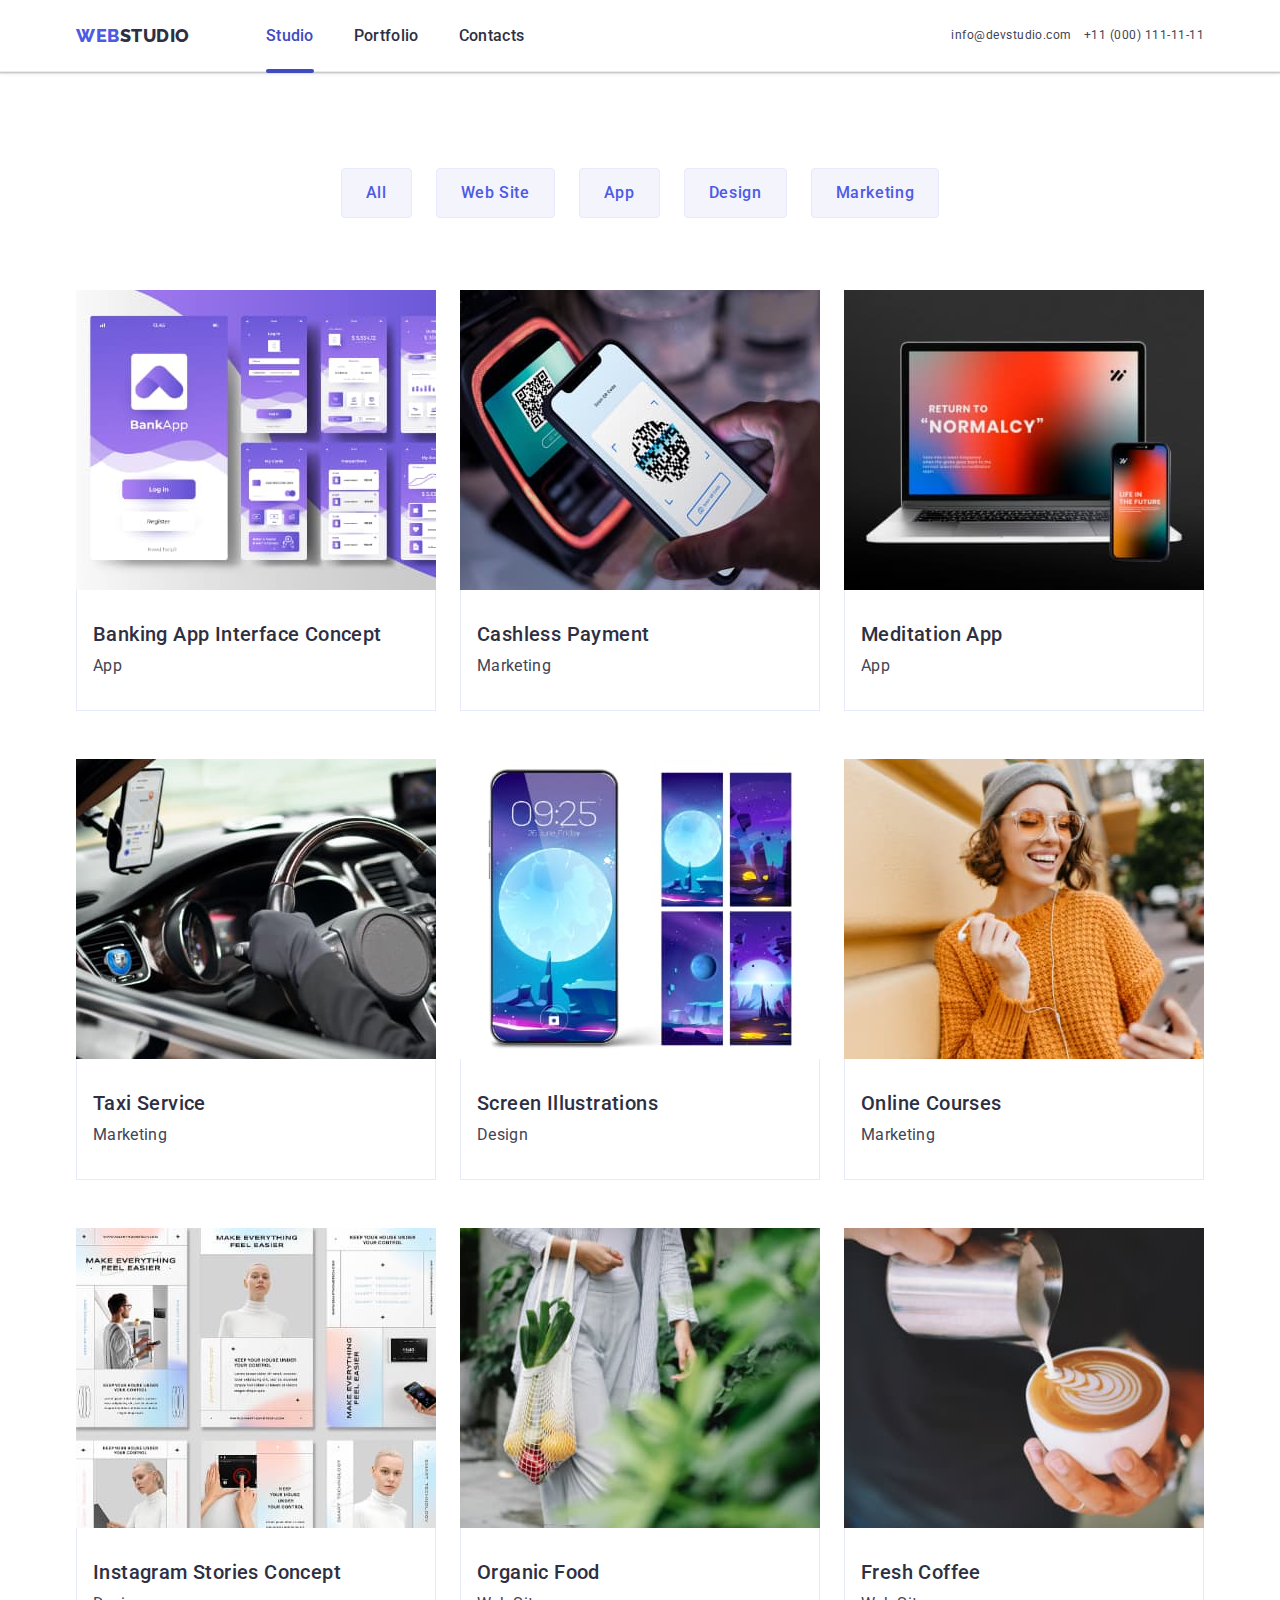
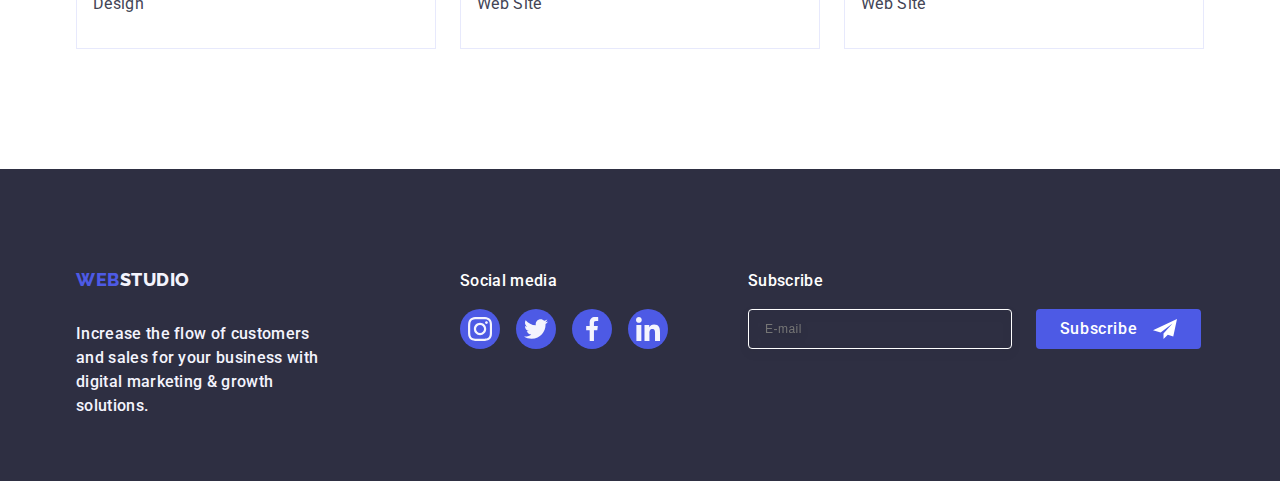
==== commit b2bb54ea: "goit-markup-hw-07-commit-5" ====
--- a/portfolio.html
+++ b/portfolio.html
@@ -38,13 +38,15 @@
           <!-- header link -->
           <ul class="header-link list link">
             <li>
-              <a class="header-list-menu link-cursor link" href="./index.html"
-                >Studio</a
-              >
-            </li>
-            <li>
               <a
                 class="header-list-menu line link-cursor link"
+                href="./index.html"
+                >Studio</a
+              >
+            </li>
+            <li>
+              <a
+                class="header-list-menu link-cursor link"
                 href="./portfolio.html"
                 >Portfolio</a
               >
--- a/css/styles.css
+++ b/css/styles.css
@@ -2,9 +2,10 @@
     font-family: "Roboto", sans-serif;
     color: var(--slate-color);
     background-color: var(--white-color);
-max-width: 428px;
+/* max-width: 428px; */
 
 margin: 0 auto;
+
 }
 
 * {
@@ -25,12 +26,8 @@
     max-width: 426px;
     padding-left: 15px;
     padding-right: 15px;
-    margin: 0 auto;
-
-    
-        
-
-
+
+margin: 0 auto;
 }
 
 
@@ -80,7 +77,7 @@
     align-items: space-between;
     align-content: flex-start; */
 
-    width: 428px;
+    /* width: 428px; */
     
     display: flex;
 align-items: center;
@@ -171,6 +168,7 @@
 /* Коли буде додана сторінка CONTACTS потрібно буде додати до неї клас line у посилання */
 
 .header-list-menu {
+    display: block;
     padding: 24px 0;
     color: var(--navy-blue-color);
         transition: color 250ms cubic-bezier(0.4, 0, 0.2, 1);
@@ -234,7 +232,7 @@
 background-size: cover;
 background-clip: padding-box;
 
-width: 428px;
+/* width: 428px; */
 margin: auto;
 background-origin: border-box;
 
@@ -295,6 +293,10 @@
     .hero-button:hover {background-color: var(--ocean-color);}
     .hero-button:focus {background-color: var(--ocean-color);}
 
+
+
+
+
     /* Featurs - Section 2 */
     .featurs-section {
         /* padding-top: 120px;
@@ -303,7 +305,7 @@
         padding-top: 96px;
         padding-bottom: 96px;
 
-        width: 428px;
+        /* width: 428px; */
 
     }
 .featurs-container {
@@ -312,7 +314,7 @@
     flex-direction: column;
     flex-wrap: wrap;
     gap: 24px;
-    max-width: 428px;
+    /* max-width: 428px; */
 }
 
 .featurs-title-visually-hidden {
@@ -338,6 +340,7 @@
 align-items: center;
 
 
+
     /* display: flex;
     gap: 24px; */
 
@@ -350,7 +353,7 @@
 
 
 
-    width: 428px;
+    /* width: 428px; */
 }
 
 .featurs-image { 
@@ -380,7 +383,7 @@
     color: var(--navy-blue-color);
 margin-bottom: 8px;
 
-width: 396px;
+/* width: 396px; */
 
 padding-left: 16px;
 
@@ -397,7 +400,7 @@
 letter-spacing: 0.02em;
 color: var(--slate-color);
 
-width: 396px;
+/* width: 396px; */
 padding-left: 16px;
 }
 
@@ -440,7 +443,7 @@
     justify-content: center;
     align-items: center;
 
-    max-width: 428px;
+    /* max-width: 428px; */
 
 }
 
@@ -541,7 +544,7 @@
   /* Customers - Section 5 */
 .customers-section {
     padding: 120px 0;
-width: 428px;
+/* width: 428px; */
     }
 
 .customers-title {
@@ -621,7 +624,7 @@
     padding-top: 96px;
     padding-bottom: 96px;
 
-    width: 428px;
+    /* width: 428px; */
 
  
 
@@ -690,10 +693,12 @@
     width: 208px;
     height: 80px;
     
-    margin-top: 72px;
+    /* margin-top: 72px;
     margin-bottom: 72px;
     margin-left: 110px;
-margin-right: 110px;
+margin-right: 110px; */
+
+margin: 72px auto;
 
 
     display: flex;
@@ -748,6 +753,7 @@
 
 
 /* FORM - section */
+
 .form-container-footer {    
     /* display: block; для десктоп */
     position: relative;
@@ -755,7 +761,6 @@
     height: 80px;
     /* margin-left: 80px;  для десктопу*/
 
-    width: 428px;
 
 
     display: flex;
@@ -764,22 +769,33 @@
     justify-content: center;
     align-items: center;
 
+    width: 100%;
+
+
 }
 
 .form-text-footer {    margin-bottom: 16px;
+
+    margin-left: auto;
+    margin-right: auto;
         font-weight: 500;
 font-size: 16px;
 line-height: 1.5;
 letter-spacing: 0.02em;
-color: var(--white-color);}
+color: var(--white-color);
+}
 
 .form-footer {display: flex;
 gap: 24px;
 
 flex-direction: column;
+
+width: 100%;
+
 }
 
 .form-label-footer {
+    width: 100%;
 }
 
 .input-email-footer {
@@ -787,10 +803,9 @@
     height: 40px; */
     border: 1px solid var(--white-color);
 
-    width: 398px;
+    width: 100%;
     height: 40px;
-    margin-left: 15px;
-    margin-right: 15px;
+    margin: 0 auto;
 
 
 
@@ -813,8 +828,9 @@
 
     width: 165px;
     height: 40px;
-    margin-left: 24px;
-    margin-right: 131px;
+    /* margin-left: 24px;
+    margin-right: 131px; */
+    margin: 0 auto;
 
 
     display: flex;
@@ -1271,6 +1287,7 @@
     pointer-events: none;
 }
 
+
 .js-open-menu {
     border: none;
     background-color: transparent;
@@ -1280,11 +1297,27 @@
    
 }
 
+.backdrop-burger {
+    width: 100%;
+    height: 100vh;
+    position: fixed;
+    top: 0;
+    left: 0;
+    background: rgba(46, 47, 66, 0.4);
+transition: opacity 250ms cubic-bezier(0.4, 0, 0.2, 1), visibility 250ms cubic-bezier(0.4, 0, 0.2, 1);   
+
+    
+}
+
+.js-menu-container {
+ 
+  }
+
 
 .modal-burger {
     position: absolute;
-width: 428px;
-height: auto;
+width: 426px;
+height: 100vh;
 background: var(--white-color);
 box-shadow: 0px 2px 1px rgba(46, 47, 66, 0.08), 0px 1px 1px rgba(46, 47, 66, 0.16), 0px 1px 6px rgba(46, 47, 66, 0.08);
 
@@ -1293,6 +1326,9 @@
 transform: translate(-50%, -50%) scale(1);
 transition: transform 250ms linear;
 padding: 0;
+
+overflow: scroll;
+
 }
 
 
--- a/css/media.css
+++ b/css/media.css
@@ -52,8 +52,8 @@
 
 /* ---------------TABLET----------------------------------------------------------- */
 @media (min-width:768px)  {
-body {
-    max-width: 768px;}
+/* body {
+    max-width: 768px;} */
 
 
     .is-open {
@@ -62,32 +62,46 @@
         pointer-events: none;
     }
 
-
-    /* header */
-
-.header-container {
-    width: 768px;
-     display: flex;
-    flex-direction: row;
-    justify-content: flex-start;
-    align-content: flex-start;}
-
-.header { display: flex;
-    flex-direction: row;
-    justify-content: flex-start;
-    margin: 0 auto;
-height: 72px;}
-
     .container {
         max-width: 766px;  
     margin: 0 auto;  }
 
+    /* header */
+
+.header-container {
+    /* width: 768px; */
+     display: flex;
+    flex-direction: row;
+    justify-content: flex-start;
+    align-content: flex-start;
+margin-left: auto;
+margin-right: auto;
+
+
+width: 100%;
+}
+
+.header { display: flex;
+    flex-direction: row;
+    justify-content: flex-start;
+    align-content: space-between;
+    margin: 0 auto;
+height: 72px;}
+
+
+
    .header-link {
-    display: flex;   }
+    display: flex;   
+}
+
+/* .header-navigation {
+    margin-right: 121px
+    ;
+} */
 
    .address-link { display: flex; 
 gap: 12px;
-flex-direction: column-reverse;
+flex-direction: column;
 margin-right: 0;
 
 font-weight: 400;
@@ -101,7 +115,7 @@
 
 /* hero */
 .hero-studio {
-    width: 768px;
+    /* width: 768px; */
     display: flex;
     justify-content: center;
     align-items: center;
@@ -127,10 +141,10 @@
     /* Featurs  */
 
 .featurs-section {
-    width: 768px;
+    /* width: 768px; */
 }
 .featurs-container {
-      width: 768px;
+      /* width: 768px; */
       display: flex;
     
 }
@@ -183,7 +197,7 @@
 /* Our team */
 
 .about-us-section {
-    max-width: 768px;
+    /* max-width: 768px; */
     padding: 96px 0;
 
     display: flex;
@@ -191,8 +205,8 @@
     align-items: flex-start;
 }
 .about-us-container {
-    margin: 0;
-    width: 768px;
+    margin: 0 auto;
+    /* width: 768px; */
 }
 
 .about-us-list {
@@ -206,14 +220,15 @@
     column-gap: 24px;
 }
 
-.team-figuration { width: 264px;
+.team-figuration { 
+    /* width: 264px; */
     height: auto;
 }
 
 /* customers */
 
 .customers-section {
-    width: 768px;
+    /* width: 768px; */
     padding: 96px 0;
 }
 
@@ -225,7 +240,7 @@
 /* footer */
 
 .footer {
-    width: 768px;
+    /* width: 768px; */
     padding-left: 0;
 }
 .footer-container {display: flex;
@@ -310,7 +325,11 @@
        display: flex;
     }
    
-    body {min-width: 1158px;}
+    /* body {min-width: 1158px;} */
+
+    .header {
+        padding: 0;
+    }
 
 .header-container {
 
@@ -320,7 +339,7 @@
     align-items: space-between;
     align-content: flex-start;
 
-    width: 1158px;
+    /* width: 1158px; */
 }
 
 .header-link { display: flex;}
@@ -334,7 +353,7 @@
 /* hero */
 
 .hero-studio {
-    min-width: 1158px;
+    max-width: 1440px;
 }
 .hero-title {
     font-size: 56px;
@@ -344,9 +363,13 @@
 .featurs-section {
     padding-top: 120px;
         padding-bottom: 120px;
-        width: 1158px;
-}
-.featurs-container {width: 1158px;}
+        /* width: 1440px; */
+}
+.featurs-container {
+    /* width: 1158px; */
+    margin: 0 auto;
+
+}
 
 .featurs-list {
     display: flex;
@@ -374,12 +397,12 @@
 }
 
 /* about us section */
-.about-us-section {
-    max-width: 1158px;}
+/* .about-us-section {
+    max-width: 1158px;} */
 
 .about-us-container {
-    max-width: 1158px;
-display: ;}
+    /* max-width: 1158px; */
+display: }
 
     .about-us-list {gap: 24px;
         margin: 0 auto;
@@ -389,7 +412,7 @@
 flex-wrap: nowrap;}
 
 /* customers section */
-.customers-section {width: 1158px;}
+/* .customers-section {width: 1158px;} */
 .customers-list {
     flex-wrap: nowrap;
 }
@@ -401,7 +424,7 @@
 /* footer */
 .footer {padding-top: 100px;
     padding-bottom: 100px;
-width: 1158px;}
+            /* width: 1158px;} */ }
 
 .footer-container {flex-direction: row;
     flex-wrap: nowrap;
@@ -434,4 +457,4 @@
 padding: 0;}
 
 
-}+}
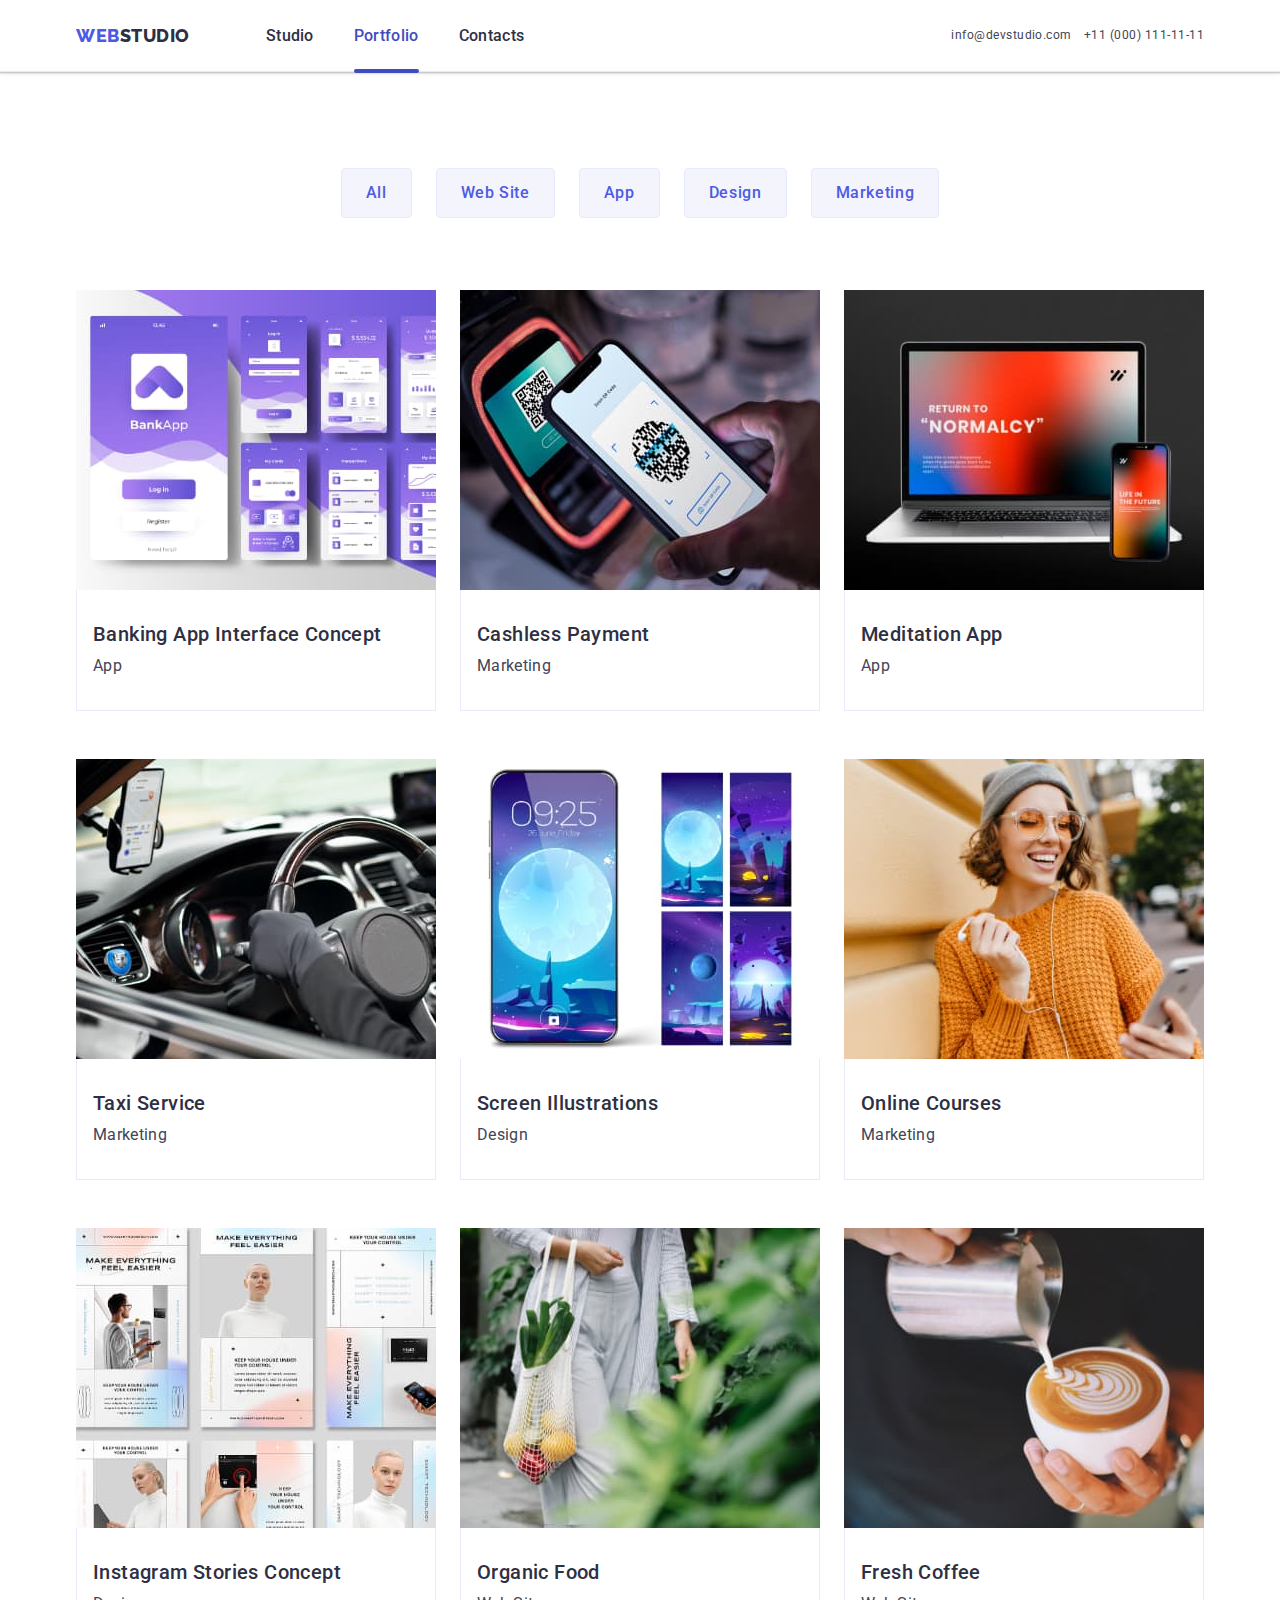
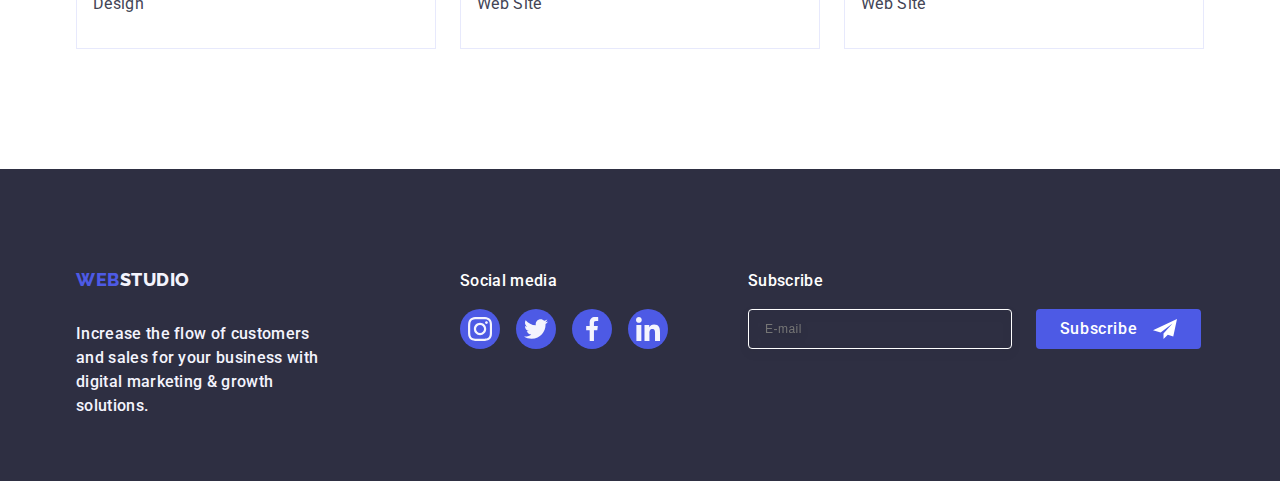
==== commit 1e62b3b1: "goit-markup-hw-07-commit-6" ====
--- a/portfolio.html
+++ b/portfolio.html
@@ -38,15 +38,13 @@
           <!-- header link -->
           <ul class="header-link list link">
             <li>
+              <a class="header-list-menu link-cursor link" href="./index.html"
+                >Studio</a
+              >
+            </li>
+            <li>
               <a
                 class="header-list-menu line link-cursor link"
-                href="./index.html"
-                >Studio</a
-              >
-            </li>
-            <li>
-              <a
-                class="header-list-menu link-cursor link"
                 href="./portfolio.html"
                 >Portfolio</a
               >
--- a/css/styles.css
+++ b/css/styles.css
@@ -1316,8 +1316,8 @@
 
 .modal-burger {
     position: absolute;
-width: 426px;
-height: 100vh;
+width: 428px;
+height: 100%;
 background: var(--white-color);
 box-shadow: 0px 2px 1px rgba(46, 47, 66, 0.08), 0px 1px 1px rgba(46, 47, 66, 0.16), 0px 1px 6px rgba(46, 47, 66, 0.08);
 
@@ -1328,6 +1328,7 @@
 padding: 0;
 
 overflow: scroll;
+max-width: 100%;
 
 }
 
@@ -1406,16 +1407,30 @@
 }
 
 .address-burger {
-    display: flex;
+display: flex;
+
     flex-direction: column;
-    width: 353px;
+    justify-content: center;
+    align-items: center;
     height: auto;
-    margin-left: 40px;
+
+    flex-wrap: wrap;
+
+   
+    margin-left: auto;
+    margin-right: auto;
     margin-bottom: 48px;
 
+    max-width: 353px;
     }
 
-.number-burger {
+    .burger-address-list { display: flex;
+        flex-direction: column;
+        flex-wrap: wrap;
+        /* max-width: 353px; */
+    }
+
+.number-burger {height: auto;
 
     font-family: "Roboto", sans-serif;
 font-style: normal;
@@ -1430,8 +1445,10 @@
 }
 
 .email-burger {
-    margin-top: 64px;
-    width: 192px;
+
+
+    margin-top: 40px;
+    /* width: 192px; */
     height: auto;
 
     font-family: "Roboto", sans-serif;
@@ -1452,12 +1469,16 @@
     justify-content: center;
     align-items: center;
     margin-bottom: 40px;
+
+    margin-left: auto;
+    margin-right: auto;
+    width: 320px;
 }
 
 .social-media-list-burger {
     display: flex;
-    gap: 56px;
-}
+    justify-content: space-between;
+    width: 100vh;}
 
 /* social-list-item - описаний в соцмережах у футері (звідти і взятий) */
 
--- a/css/media.css
+++ b/css/media.css
@@ -9,6 +9,15 @@
   margin-right: auto;
 }} */
 
+/* modal-burger */
+@media  screen and (max-width:427px) 
+{
+ .number-burger {font-weight: 600;
+    font-size: 32px;}
+    
+}
+
+
 
 /* Background imeges hero section */
 
